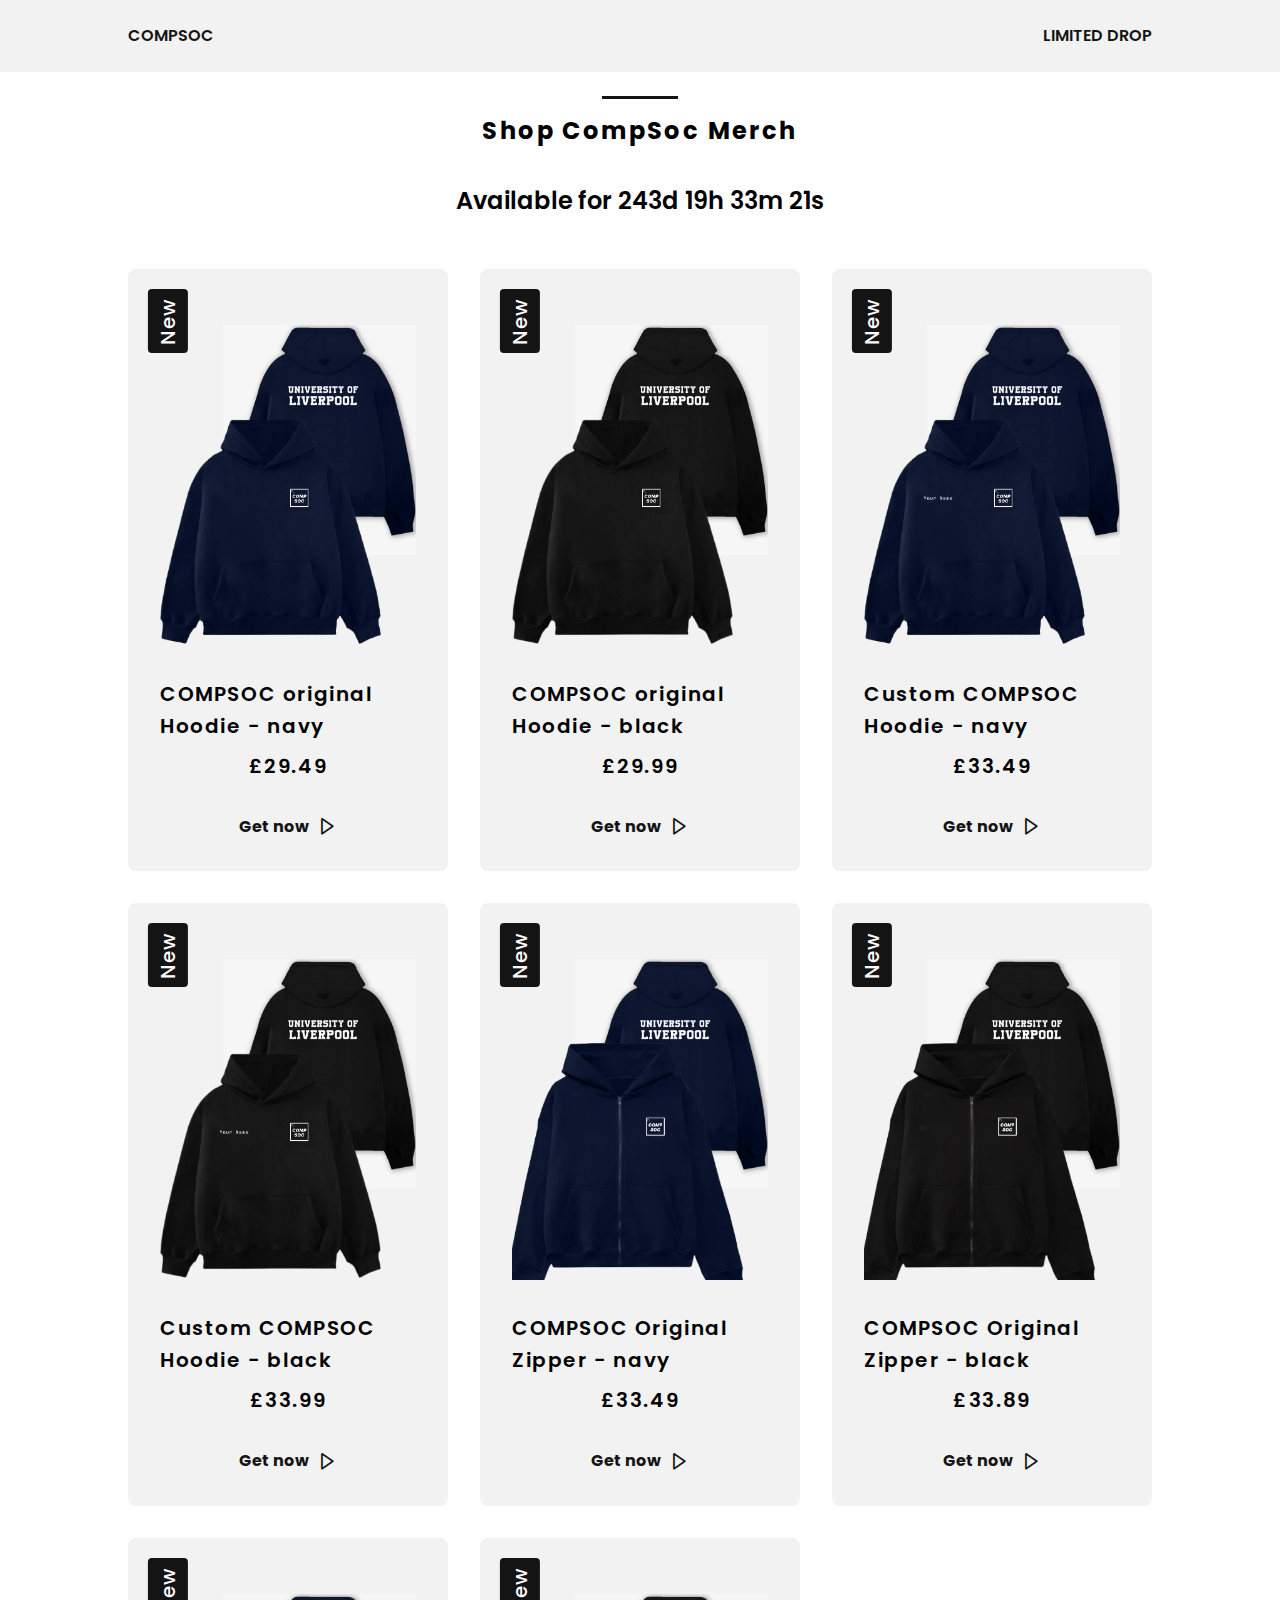
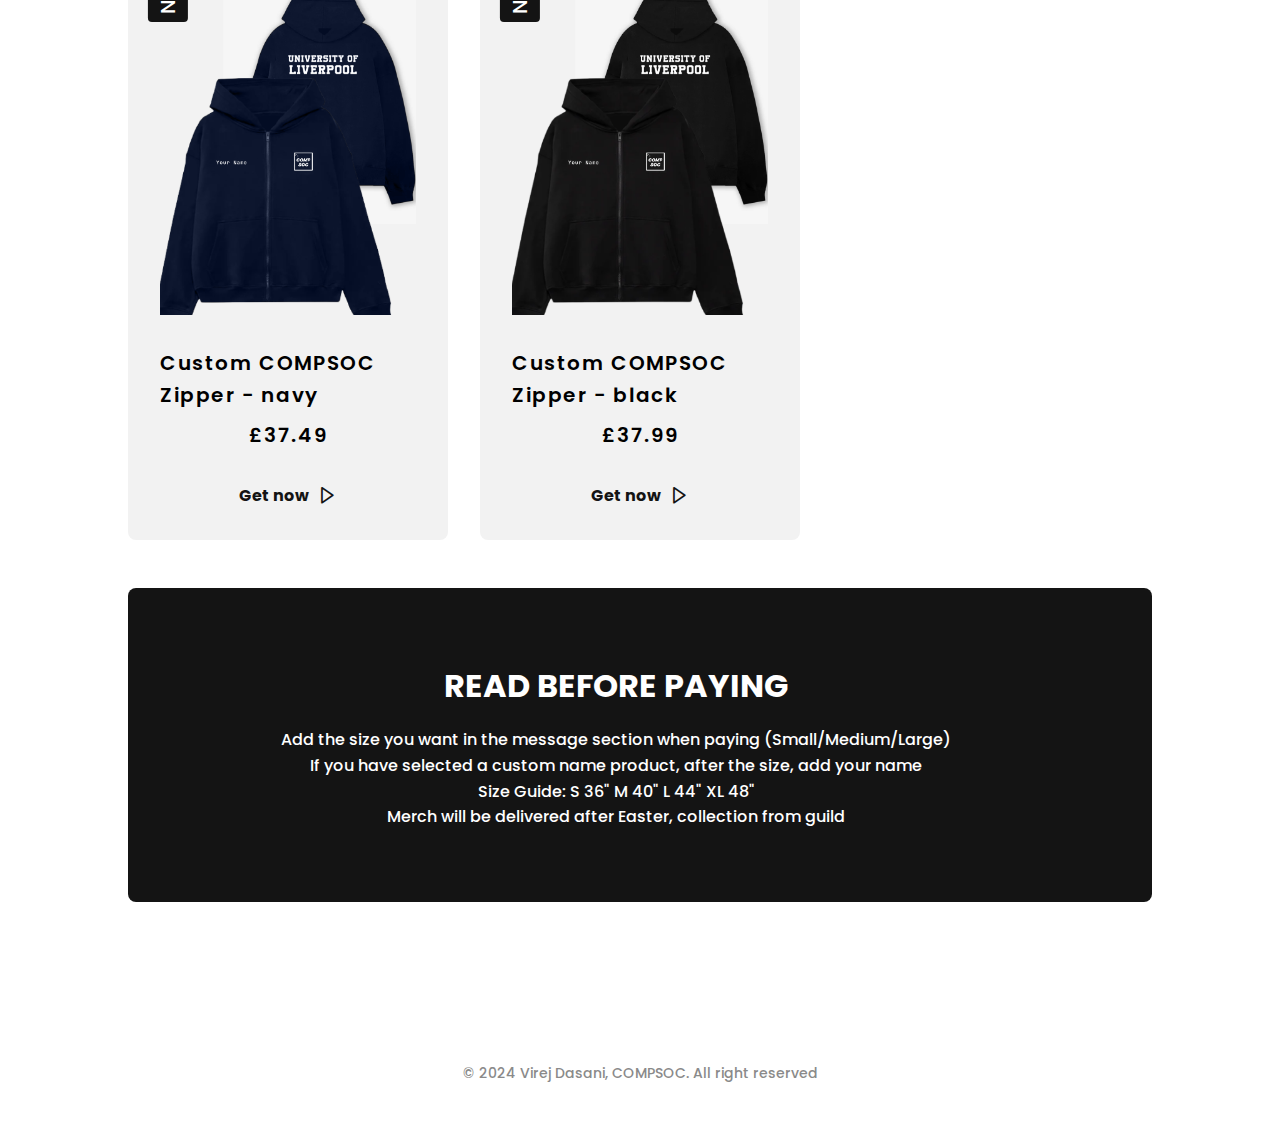
==== index.html @ 06526396 "add colelction details" ====
<!DOCTYPE html>
<html lang="en">

<head>
    <!-- Google tag (gtag.js) -->
    <script async src="https://www.googletagmanager.com/gtag/js?id=G-Y949ZF0F2F"></script>
    <script>
        window.dataLayer = window.dataLayer || [];

        function gtag() {
            dataLayer.push(arguments);
        }
        gtag('js', new Date());

        gtag('config', 'G-Y949ZF0F2F');
    </script>
    <meta charset="UTF-8">
    <meta http-equiv="X-UA-Compatible" content="IE=edge">
    <meta name="viewport" content="width=device-width, initial-scale=1.0">
    <!-- favicon -->
    <link rel="icon" href="compsoclogo.png" type="image/png">
    <link rel="stylesheet" href="assets/css/styles.css">
    <link href='https://unpkg.com/boxicons@2.1.4/css/boxicons.min.css' rel='stylesheet'>
    <title>Shop COMPSOC</title>
</head>

<body>
    <header class="l-header" id="header">
        <nav class="nav bd-grid">
            <a href="#" class="nav_logo">COMPSOC</a>
            <a href="#" class="nav_logo">LIMITED DROP</a>
        </nav>
    </header>

    <section class="featured section" id="featured">
        <h2 class="section-title">Shop CompSoc Merch</h2>
        <h2 class="section-countdown" id="countdown">Available for </h2>
        <div class="featured_container bd-grid">
            <article class="hoodies">
                <div class="hoodies_sale">New</div>
                <img src="./finalMockups/originalBlueNoName.png" alt="" class="hoodies_img">
                <span class="hoodie_name">COMPSOC original Hoodie - navy</span>
                <!-- <p class="collection_desc">Available in black & navy blue</p> -->
                <span class="hoodie_price">£29.49</span>
                <a href="https://monzo.me/virejdasani/29.49?d=ADD SIZE HERE (S/M/L), your@gmail.com, Your Name (if custom)"
                    class="button-light">Get
                    now <i class='bx bx-right-arrow button-icon'></i></a>
            </article>
            <article class="hoodies">
                <div class="hoodies_sale">New</div>
                <img src="./finalMockups/originalBlackNoName.png" alt="" class="hoodies_img">
                <span class="hoodie_name">COMPSOC original Hoodie - black</span>
                <!-- <p class="collection_desc">Available in black & navy blue</p> -->
                <span class="hoodie_price">£29.99</span>
                <a href="https://monzo.me/virejdasani/29.99?d=ADD SIZE HERE (S/M/L), your@gmail.com, Your Name (if custom)"
                    class="button-light">Get
                    now <i class='bx bx-right-arrow button-icon'></i></a>
            </article>
            <article class="hoodies">
                <div class="hoodies_sale">New</div>
                <img src="./finalMockups/originalBlueName.png" alt="" class="hoodies_img">
                <span class="hoodie_name">Custom COMPSOC Hoodie - navy</span>
                <!-- <p class="collection_desc">Available in black & navy blue</p> -->
                <span class="hoodie_price">£33.49</span>
                <a href="https://monzo.me/virejdasani/33.49?d=ADD SIZE HERE (S/M/L), your@gmail.com, Your Name (if custom)"
                    class="button-light">Get
                    now <i class='bx bx-right-arrow button-icon'></i></a>
            </article>
            <article class="hoodies">
                <div class="hoodies_sale">New</div>
                <img src="./finalMockups/originalBlackName.png" alt="" class="hoodies_img">
                <span class="hoodie_name">Custom COMPSOC Hoodie - black</span>
                <!-- <p class="collection_desc">Available in black & navy blue</p> -->
                <span class="hoodie_price">£33.99</span>
                <a href="https://monzo.me/virejdasani/33.99?d=ADD SIZE HERE (S/M/L), your@gmail.com, Your Name (if custom)"
                    class="button-light">Get
                    now <i class='bx bx-right-arrow button-icon'></i></a>
            </article>

            <article class="hoodies">
                <div class="hoodies_sale">New</div>
                <img src="./finalMockups/zipperBlueNoName.png" alt="" class="hoodies_img">
                <span class="hoodie_name">COMPSOC Original Zipper - navy</span>
                <!-- <p class="collection_desc">Available in black & navy blue</p> -->
                <span class="hoodie_price">£33.49</span>
                <a href="https://monzo.me/virejdasani/33.49?d=ADD SIZE HERE (S/M/L), your@gmail.com, Your Name (if custom)"
                    class="button-light">Get
                    now <i class='bx bx-right-arrow button-icon'></i></a>
            </article>
            <article class="hoodies">
                <div class="hoodies_sale">New</div>
                <img src="./finalMockups/zipperBlackNoName.png" alt="" class="hoodies_img">
                <span class="hoodie_name">COMPSOC Original Zipper - black</span>
                <!-- <p class="collection_desc">Available in black & navy blue</p> -->
                <span class="hoodie_price">£33.89</span>
                <a href="https://monzo.me/virejdasani/33.89?d=ADD SIZE HERE (S/M/L), your@gmail.com, Your Name (if custom)"
                    class="button-light">Get
                    now <i class='bx bx-right-arrow button-icon'></i></a>
            </article>
            <article class="hoodies">
                <div class="hoodies_sale">New</div>
                <img src="./finalMockups/zipperBlueName.png" alt="" class="hoodies_img">
                <span class="hoodie_name">Custom COMPSOC Zipper - navy</span>
                <!-- <p class="collection_desc">Available in black & navy blue</p> -->
                <span class="hoodie_price">£37.49</span>
                <a href="https://monzo.me/virejdasani/37.49?d=ADD SIZE HERE (S/M/L), your@gmail.com, Your Name (if custom)"
                    class="button-light">Get
                    now <i class='bx bx-right-arrow button-icon'></i></a>
            </article>
            <article class="hoodies">
                <div class="hoodies_sale">New</div>
                <img src="./finalMockups/zipperBlackName.png" alt="" class="hoodies_img">
                <span class="hoodie_name">Custom COMPSOC Zipper - black</span>
                <!-- <p class="collection_desc">Available in black & navy blue</p> -->
                <span class="hoodie_price">£37.99</span>
                <a href="https://monzo.me/virejdasani/37.99?d=ADD SIZE HERE (S/M/L), your@gmail.com, Your Name (if custom)"
                    class="button-light">Get
                    now <i class='bx bx-right-arrow button-icon'></i></a>
            </article>
        </div>
    </section>

    <section newsletter section>
        <div class="newsletter_container bd-grid">
            <div>
                <!-- ⚠️ -->
                <h3 class="newsletter_title">READ BEFORE PAYING</h3>
                <p class="newsletter_description">Add the size you want in the message section when paying
                    (Small/Medium/Large)</p>
                <p class="newsletter_description">If you have selected a custom name product, after the size,
                    add your
                    name</p>
                <p class="newsletter_description">Size Guide: S 36" M 40" L 44" XL 48"</p>
                <p class="newsletter_description">Merch will be delivered after Easter, collection from guild</p>

                <!-- <a href="" class="button">Proceed to checkout <i class='bx bx-right-arrow button-icon'></i></a> -->
            </div>
        </div>
    </section>
    </main>

    <footer class="section">
        <p class="footer_cr">&#169; 2024 Virej Dasani, COMPSOC. All right reserved</p>
    </footer>

    <script src="assets/js/main.js"></script>
</body>

</html>
---- assets/css/styles.css ----
@import url("https://fonts.googleapis.com/css2?family=Poppins:wght@400;500;600;700&display=swap");

:root {
    --header-height: 3rem;

    --font-medium: 500;
    --font-semi-bold: 600;
    --font-bold: 700;

    --dark-color: #141414;
    --dark-color-light: #8a8a8a;
    --dark-color-lighten: #f2f2f2;
    --white-color: #fff;

    --body-font: "Poppins", sans-serif;
    --big-font-size: 1.25rem;
    --bigger-font-size: 1.5rem;
    --bigest-font-size: 2rem;
    --h2-font-size: 1.25rem;
    --normal-font-size: 0.938rem;
    --smaller-font-size: 0.813;

    --mb-1: 0.5rem;
    --mb-2: 1rem;
    --mb-3: 1.5rem;
    --mb-4: 2rem;
    --mb-5: 2.5rem;
    --mb-6: 3rem;

    --z-fixed: 100;
}

@media screen and (min-width: 768px) {
    :root {
        --big-font-size: 1.5rem;
        --bigger-font-size: 2rem;
        --bigest-font-size: 3rem;
        --normal-font-size: 1rem;
        --smaller-font-size: 0.875rem;
    }
}

*,
::before,
::after {
    box-sizing: border-box;
}

html {
    scroll-behavior: smooth;
}

body {
    margin: var(--header-height) 0 0 0;
    font-family: var(--body-font);
    font-size: var(--normal-font-size);
    font-weight: var(--font-medium);
    line-height: 1.6;
}

h1,
h2,
h3,
p,
ul {
    margin: 0;
}

ul {
    padding: 0;
    list-style-type: none;
}

a {
    text-decoration: none;
    color: var(--dark-color);
}

img {
    max-width: 100%;
    height: auto;
    display: block;
}

.section {
    padding: 5rem 0 2rem;
}

.section-title {
    position: relative;
    font-size: var(--big-font-size);
    margin-bottom: var(--mb-4);
    text-align: center;
    letter-spacing: 0.1em;
}

.section-title::after {
    content: "";
    position: absolute;
    width: 56px;
    height: 0.18rem;
    top: -1rem;
    left: 0;
    right: 0;
    margin: auto;
    background-color: var(--dark-color);
}

.bd-grid {
    max-width: 1024px;
    display: grid;
    grid-template-columns: 100%;
    column-gap: 2rem;
    width: calc(100% - 2rem);
    margin-left: var(--mb-2);
    margin-right: var(--mb-2);
}

.l-header {
    width: 100%;
    position: fixed;
    top: 0;
    left: 0;
    z-index: var(--z-fixed);
    background-color: var(--dark-color-lighten);
}

.nav {
    height: var(--header-height);
    display: flex;
    justify-content: space-between;
    align-items: center;
}

@media screen and (max-width: 768px) {
    .nav_menu {
        position: fixed;
        top: var(--header-height);
        left: -100%;
        width: 70%;
        height: 100vh;
        padding: 2rem;
        background-color: var(--white-color);
        transition: 0.5s;
    }
}

.nav_item {
    margin-bottom: var(--mb-4);
}

.nav_logo {
    font-weight: var(--font-semi-bold);
}

.nav_toggle,
.nav_shop {
    font-size: 1.3rem;
    cursor: pointer;
}

.show {
    left: 0;
}

.active {
    position: relative;
}

.active {
    background: rgb(138, 138, 138);
    color: transparent;
    -webkit-background-clip: text;
    background-clip: text;
}

.scroll-header {
    background-color: var(--white-color);
    box-shadow: 0 2px 4px rgba(0, 0, 0, 0.1);
}

.home {
    background-color: var(--dark-color-lighten);
    overflow: hidden;
}

.home_container {
    height: calc(100vh - var(--header-height));
}

.home_hoodies {
    position: relative;
    display: flex;
    justify-content: center;
    align-self: center;
}

.home_img {
    position: relative;
    top: 1rem;
    max-width: initial;
    width: 220px;
    transform: var(--rotate-img);
}

.home_new {
    display: block;
    font-size: var(--smaller-font-size);
    font-weight: var(--font-semi-bold);
    margin-top: 10%;
}

.home_title {
    font-size: var(--bigger-font-size);
    margin-bottom: var(--mb-1);
}

.home_description {
    margin-bottom: var(--mb-6);
}

.button {
    display: inline-block;
    background-color: var(--dark-color);
    color: var(--white-color);
    padding: 1.125rem 2rem;
    font-weight: var(--font-medium);
    border-radius: .5rem;
    transition: .3s;
}

.button:hover {
    transform: translateY(-.25rem);
}

.button-light {
    display: inline-flex;
    color: var(--dark-color);
    font-weight: var(--font-bold);
    align-items: center;
}

.button-icon {
    font-size: 1.25rem;
    margin-left: var(--mb-1);
    transition: .3s;
}

.button-light:hover .button-icon {
    transform: translateX(.25rem);
}

.featured_container {
    grid-row-gap: 2rem;
    grid-template-columns: repeat(auto-fit, minmax(300px, 1fr));
}

.hoodies {
    display: flex;
    align-items: center;
    position: relative;
    flex-direction: column;
    padding: 2rem;
    background-color: var(--dark-color-lighten);
    border-radius: .5rem;
    transition: .5s;
}

.hoodies_sale {
    position: absolute;
    left: .5rem;
    background-color: var(--dark-color);
    color: var(--white-color);
    padding: .25rem .5rem;
    border-radius: .25rem;
    font-size: var(--h2-font-size);
    transform: rotate(-90deg);
    letter-spacing: .1rem;
}

.hoodies_img {
    width: 270px;
    margin-top: var(--mb-3);
    margin-bottom: var(--mb-4);
}

.hoodie_name,
.hoodie_price {
    font-size: var(--h2-font-size);
    letter-spacing: .1rem;
    font-weight: var(--font-semi-bold);
}

.hoodie_name {
    margin-bottom: var(--mb-1);
}

.hoodie_price {
    margin-bottom: var(--mb-4);
}

.hoodies:hover {
    transform: translateY(-.5rem);
}

.hoodies_pages {
    margin-top: var(--mb-6);
}

.hoodies_pag {
    padding: .5rem 1rem;
    border: 1px solid var(--dark-color)
}

.hoodies_pag:hover {
    background-color: var(--dark-color);
    color: white;
}

.collection_container {
    row-gap: 2rem;
    justify-content: center;
}

.collection_card {
    position: relative;
    display: flex;
    height: 570px;
    background-color: var(--dark-color-lighten);
    padding: 2rem;
    border-radius: .5rem;
    transition: .3s;
}

.collection_data {
    align-self: self-start;
}

.collection_img {
    position: absolute;
    width: 320px;
    top: 65%;
    bottom: 0;
    left: 0;
    right: 0;
    margin: auto;
    margin-top: -20px;
    transform: translateY(-50%);
}

.collection_name {
    font-size: var(--bigger-font-size);
    margin-bottom: .25rem;
}

.collection_desc {
    margin-bottom: var(--mb-2);
}

.collection_card:hover {
    transform: translateY(-.5rem);
}

.offert_container {
    grid-template-columns: 55% 45%;
    column-gap: 0;
    background-color: var(--dark-color-lighten);
    border-radius: .5rem;
    justify-content: center;
}

.offert_data {
    padding: 4rem 0 4rem 1.5rem;
}

.offert_title {
    font-size: var(--bigest-font-size);
    margin-bottom: .25rem;
}

.offert_desc {
    margin-bottom: var(--mb-3);
}

.offert_img {
    padding-top: 10%;
    width: 160px;
    align-self: self-end;
}

.new_container {
    grid-row-gap: 2rem;
}

.new_hoodies {
    display: flex;
    flex-direction: column;
    justify-content: center;
    background-color: var(--dark-color-lighten);
    border-radius: .5rem;
    padding: 2rem;
}

.new_hoodies_img {
    width: 276px;
    margin-bottom: var(--mb-3);
}

.new_title {
    font-size: var(--bigger-font-size);
    margin-bottom: .25rem;
}

.new_price {
    display: block;
    margin-bottom: var(--mb-3);
}

.new_hoodie {
    display: grid;
    grid-gap: 1.5rem;
    grid-template-columns: repeat(auto-fit, minmax(270px, 1fr));
}

.new_hoodie_card {
    position: relative;
    background-color: var(--dark-color-lighten);
    border-radius: .5rem;
    display: grid;
    padding: 3.5rem 1.5rem;
    overflow: hidden;
    justify-content: center;
}

.new_hoodie_img {
    width: 220px;
}

.new_hoodie_overlay {
    position: absolute;
    left: 0;
    bottom: -100%;
    width: 100%;
    height: 100%;
    display: flex;
    justify-content: center;
    align-items: center;
    background-color: rgba(138, 138, 138, .3);
    transition: .5s;
}

.new_hoodie_card:hover .new_hoodie_overlay {
    bottom: 0;
}

.newsletter_container {
    background-color: var(--dark-color);
    color: var(--white-color);
    padding: 2rem .5rem;
    border-radius: .5rem;
    text-align: center;
}

.newsletter_title {
    font-size: var(--bigger-font-size);
    margin-bottom: var(--mb-2);
}

.newsletter_description {
    margin-bottom: var(--mb-5);
}

.newsletter_subscribe {
    display: flex;
    column-gap: .5rem;
    background-color: var(--white-color);
    padding: .5rem;
    border-radius: .5rem;
}

.newsletter_input {
    border: none;
    outline: none;
    width: 90%;
    font-size: var(--normal-font-size);
}

.newsletter_input::placeholder {
    color: var(--dark-color);
    font-family: var(--body-font);
    font-size: var(--normal-font-size);
    font-weight: var(--font-semi-bold);
    opacity: .5;
}

.footer_container {
    grid-template-columns: repeat(auto-fit, minmax(220px, 1fr));
}

.footer_box {
    margin-bottom: var(--mb-4);
}

.footer_title {
    font-size: var(--big-font-size);
}

.foooter_link {
    display: block;
    width: max-content;
    margin-bottom: var(--mb-1);
}

.footer_social {
    font-size: 1.5rem;
    margin-right: 1.25rem;
}

.footer_cr {
    padding-top: 3rem;
    font-size: var(--smaller-font-size);
    color: var(--dark-color-light);
    text-align: center;
}

@media screen and (min-width: 576px) {
    .collection_container {
        grid-template-columns: 615px;
    }

    .collection_img {
        width: 340px;
    }

    .offert_container {
        grid-template-columns: max-content max-content;
    }

    .offert_img {
        width: 200px;
        margin-left: var(--mb-3);

    }

    .offert_data,
    .offert_desc,
    .offert_title {
        align-self: center;
    }

    .offert_data {
        text-align: center;
    }

    .new_hoodies {
        align-items: center;
    }
}

@media screen and (min-width: 768px) {
    body {
        margin: 0;
    }

    .section {
        padding: 7rem 0 3rem;
    }

    .section-title::after {
        width: 76px;
    }

    .nav {
        height: calc(var(--header-height) + 1.5rem);
    }

    .nav_menu {
        margin-left: auto;
    }

    .nav_list {
        display: flex;
    }

    .nav_item {
        margin-left: var(--mb-6);
        margin-bottom: 0;
    }

    .nav_toggle {
        display: none;
    }

    .home_container {
        height: 100vh;
        grid-template-columns: max-content max-content;
        justify-content: center;
        align-items: center;
    }

    .home_hoodies {
        order: 1;
    }

    .home_img {
        width: 320px;
        top: 3.5rem;
        right: 0;
        left: -1rem;
    }

    .newsletter_container {
        grid-template-columns: max-content max-content;
        justify-content: center;
        align-items: center;
        padding: 4.5rem 2rem;
        column-gap: 3rem;
    }

    .newsletter_description {
        margin-bottom: 0;
    }

    .newsletter_subscribe {
        width: 360px;
        height: max-content;
    }
}

@media screen and (min-width: 1024px) {
    .bd-grid {
        margin-left: auto;
        margin-right: auto;
    }

    .home_container {
        column-gap: 8rem;
    }

    .collection_container {
        grid-template-columns: repeat(2, 415px);
    }

    .new_container {
        grid-template-columns: max-content 1fr;
    }

    .new_hoodies {
        align-items: initial;
        justify-content: center;
        padding: 1rem 2rem;
    }
}

.section-countdown {
    display: flex;
    justify-content: center;
    align-items: center;
    text-align: center;
    margin-bottom: var(--mb-6);
    font-weight: 600;
}
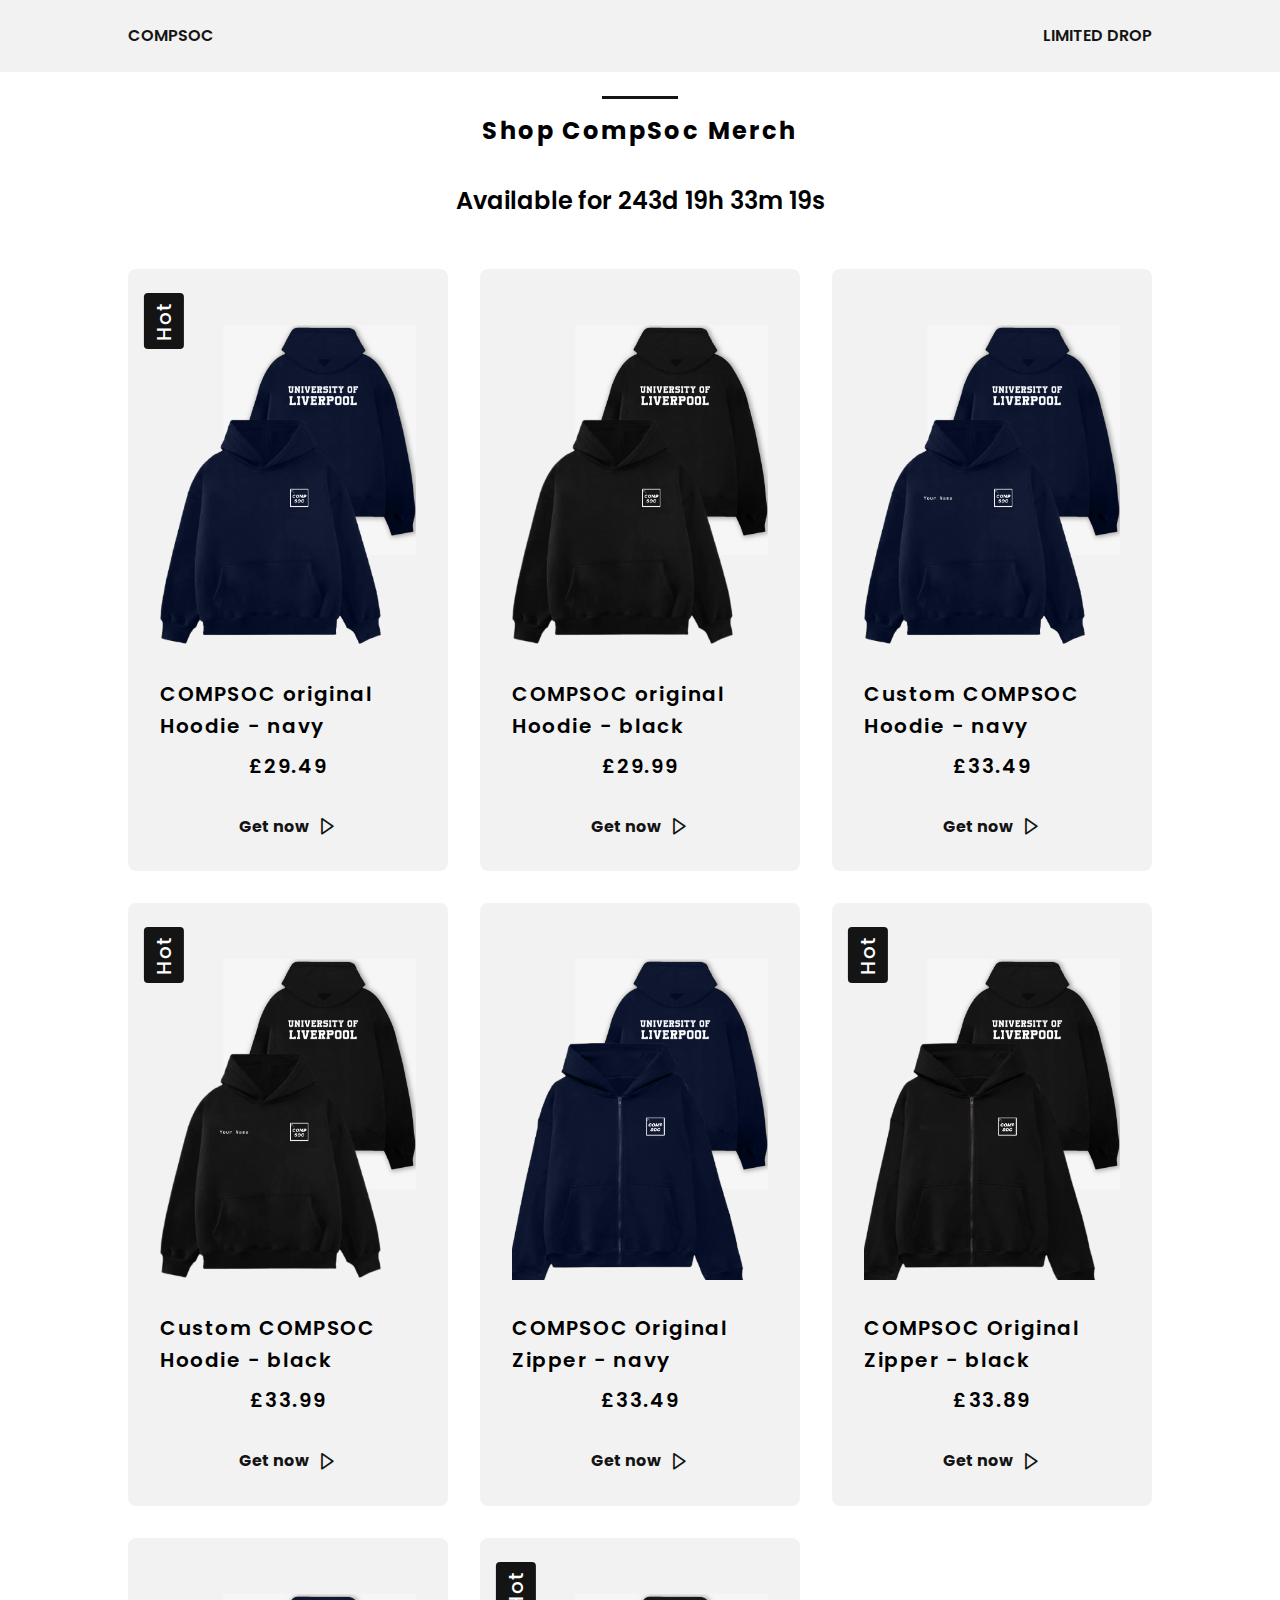
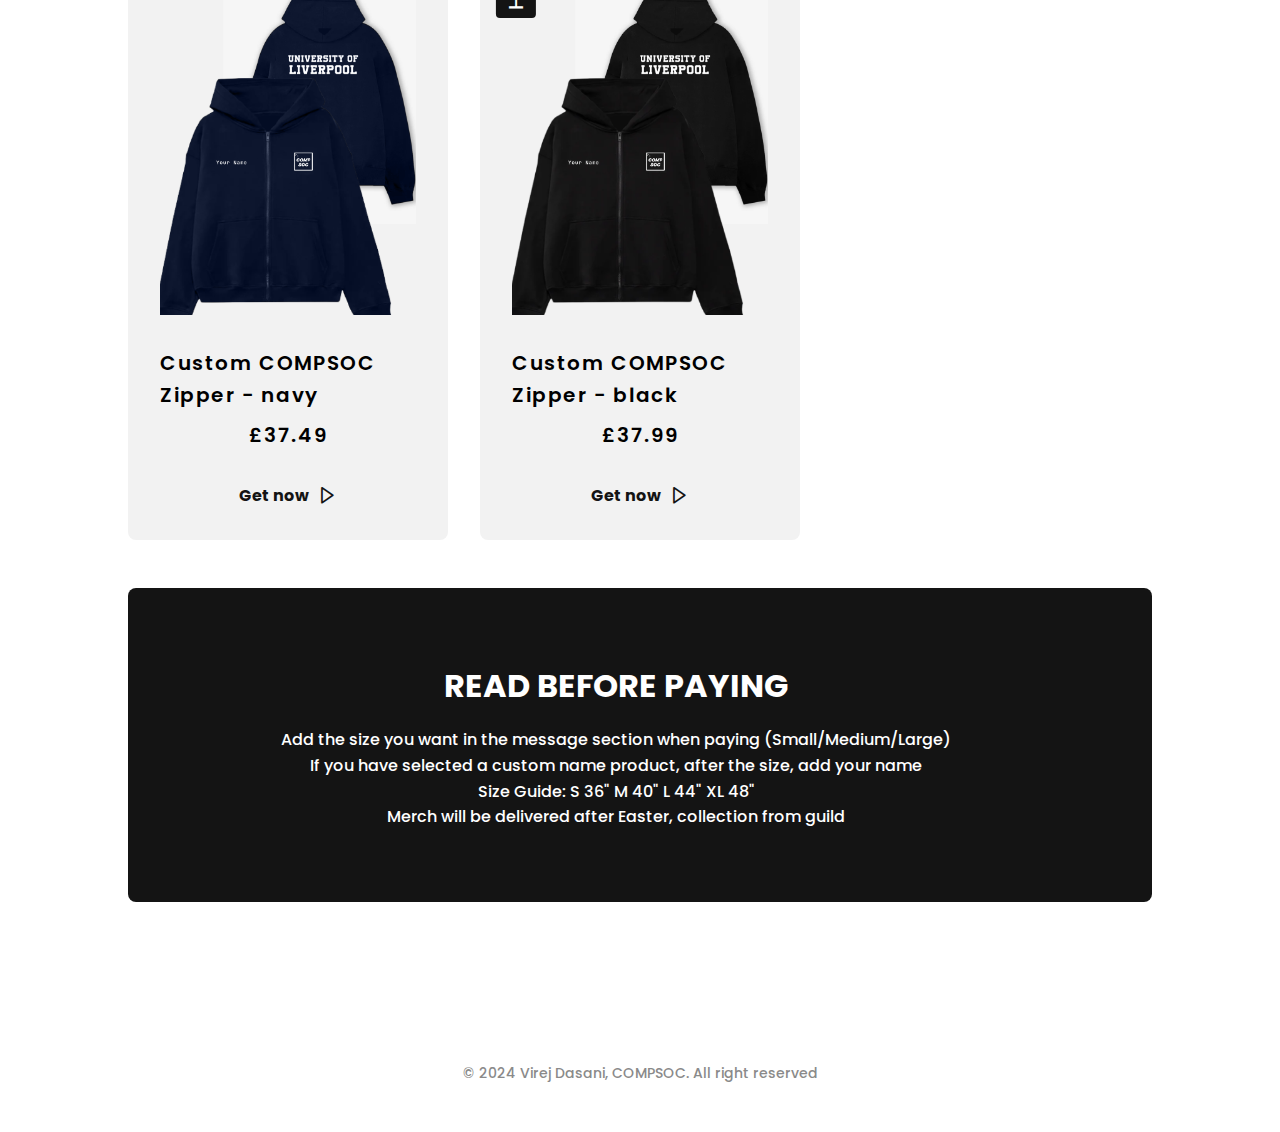
==== commit 3030092b: "Add hot" ====
--- a/index.html
+++ b/index.html
@@ -37,7 +37,7 @@
         <h2 class="section-countdown" id="countdown">Available for </h2>
         <div class="featured_container bd-grid">
             <article class="hoodies">
-                <div class="hoodies_sale">New</div>
+                <div class="hoodies_sale">Hot</div>
                 <img src="./finalMockups/originalBlueNoName.png" alt="" class="hoodies_img">
                 <span class="hoodie_name">COMPSOC original Hoodie - navy</span>
                 <!-- <p class="collection_desc">Available in black & navy blue</p> -->
@@ -47,7 +47,6 @@
                     now <i class='bx bx-right-arrow button-icon'></i></a>
             </article>
             <article class="hoodies">
-                <div class="hoodies_sale">New</div>
                 <img src="./finalMockups/originalBlackNoName.png" alt="" class="hoodies_img">
                 <span class="hoodie_name">COMPSOC original Hoodie - black</span>
                 <!-- <p class="collection_desc">Available in black & navy blue</p> -->
@@ -57,7 +56,6 @@
                     now <i class='bx bx-right-arrow button-icon'></i></a>
             </article>
             <article class="hoodies">
-                <div class="hoodies_sale">New</div>
                 <img src="./finalMockups/originalBlueName.png" alt="" class="hoodies_img">
                 <span class="hoodie_name">Custom COMPSOC Hoodie - navy</span>
                 <!-- <p class="collection_desc">Available in black & navy blue</p> -->
@@ -67,10 +65,10 @@
                     now <i class='bx bx-right-arrow button-icon'></i></a>
             </article>
             <article class="hoodies">
-                <div class="hoodies_sale">New</div>
+                <div class="hoodies_sale">Hot</div>
                 <img src="./finalMockups/originalBlackName.png" alt="" class="hoodies_img">
                 <span class="hoodie_name">Custom COMPSOC Hoodie - black</span>
-                <!-- <p class="collection_desc">Available in black & navy blue</p> -->
+                <!-- <p class="selling_fast hoodie_name">Selling fast</p> -->
                 <span class="hoodie_price">£33.99</span>
                 <a href="https://monzo.me/virejdasani/33.99?d=ADD SIZE HERE (S/M/L), your@gmail.com, Your Name (if custom)"
                     class="button-light">Get
@@ -78,7 +76,6 @@
             </article>
 
             <article class="hoodies">
-                <div class="hoodies_sale">New</div>
                 <img src="./finalMockups/zipperBlueNoName.png" alt="" class="hoodies_img">
                 <span class="hoodie_name">COMPSOC Original Zipper - navy</span>
                 <!-- <p class="collection_desc">Available in black & navy blue</p> -->
@@ -88,7 +85,7 @@
                     now <i class='bx bx-right-arrow button-icon'></i></a>
             </article>
             <article class="hoodies">
-                <div class="hoodies_sale">New</div>
+                <div class="hoodies_sale">Hot</div>
                 <img src="./finalMockups/zipperBlackNoName.png" alt="" class="hoodies_img">
                 <span class="hoodie_name">COMPSOC Original Zipper - black</span>
                 <!-- <p class="collection_desc">Available in black & navy blue</p> -->
@@ -98,7 +95,7 @@
                     now <i class='bx bx-right-arrow button-icon'></i></a>
             </article>
             <article class="hoodies">
-                <div class="hoodies_sale">New</div>
+                <!-- <div class="hoodies_sale">New</div> -->
                 <img src="./finalMockups/zipperBlueName.png" alt="" class="hoodies_img">
                 <span class="hoodie_name">Custom COMPSOC Zipper - navy</span>
                 <!-- <p class="collection_desc">Available in black & navy blue</p> -->
@@ -108,7 +105,7 @@
                     now <i class='bx bx-right-arrow button-icon'></i></a>
             </article>
             <article class="hoodies">
-                <div class="hoodies_sale">New</div>
+                <div class="hoodies_sale">Hot</div>
                 <img src="./finalMockups/zipperBlackName.png" alt="" class="hoodies_img">
                 <span class="hoodie_name">Custom COMPSOC Zipper - black</span>
                 <!-- <p class="collection_desc">Available in black & navy blue</p> -->
--- a/assets/css/styles.css
+++ b/assets/css/styles.css
@@ -659,4 +659,12 @@
     text-align: center;
     margin-bottom: var(--mb-6);
     font-weight: 600;
+}
+
+.selling_fast {
+    /* italics, thin bold */
+    font-style: italic;
+    font-weight: 300;
+    /* left align */
+    text-align: left;
 }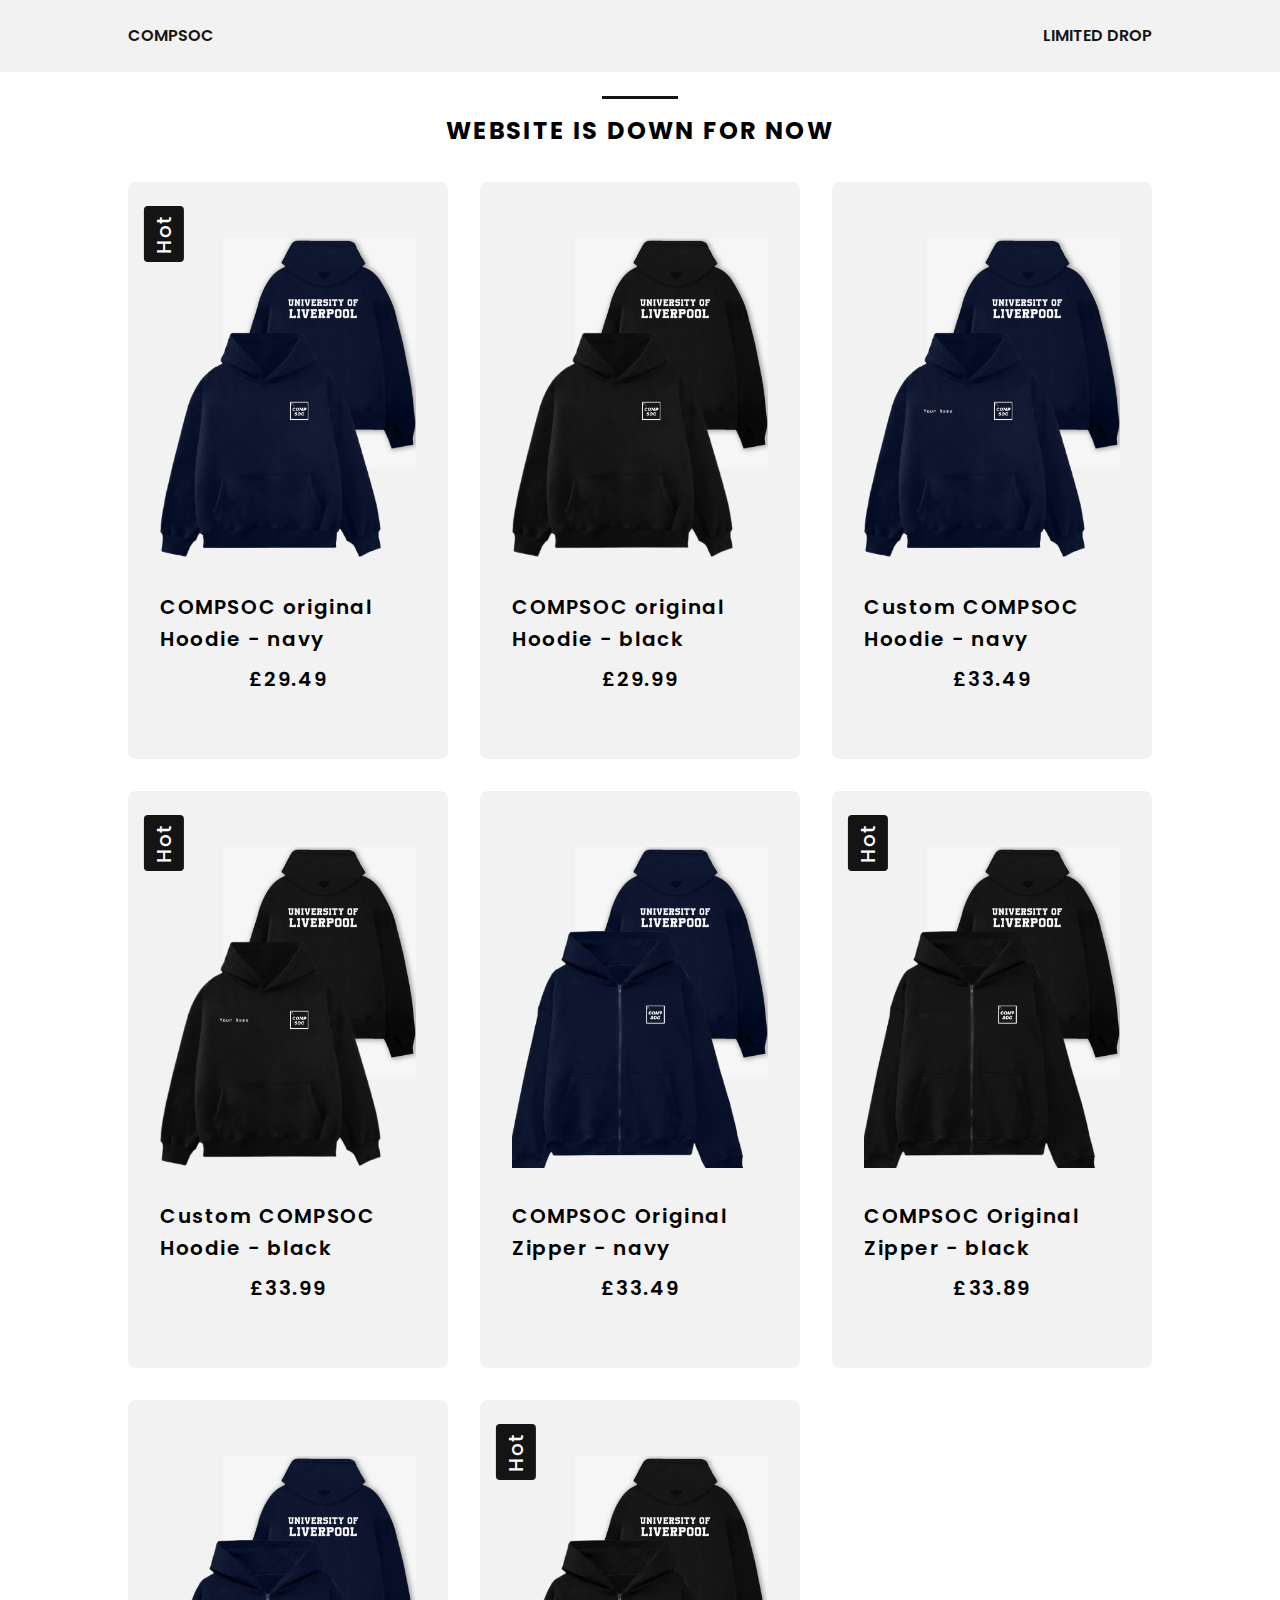
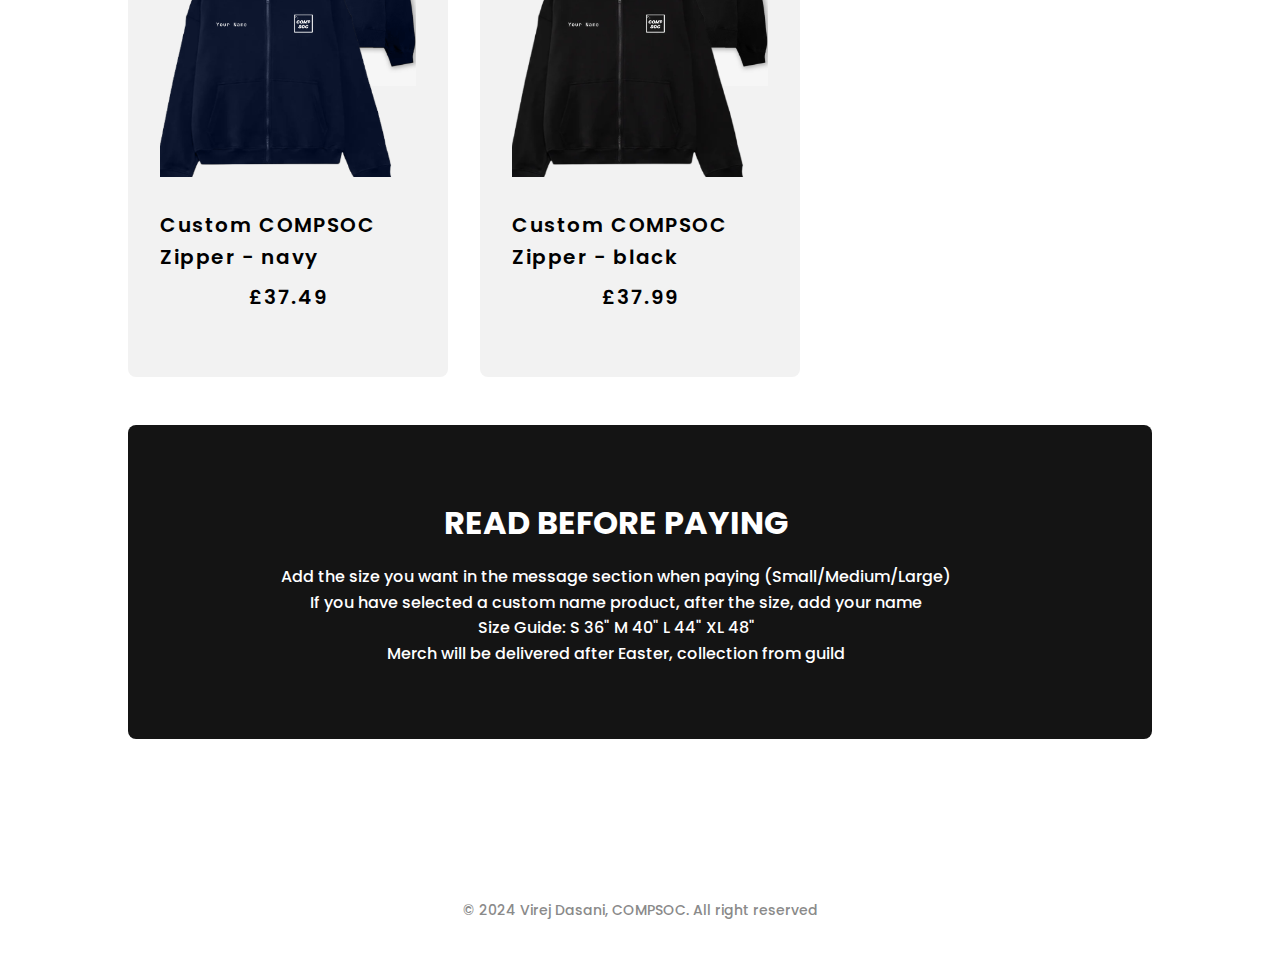
==== commit 12c39989: "payment gateway is down" ====
--- a/index.html
+++ b/index.html
@@ -33,8 +33,9 @@
     </header>
 
     <section class="featured section" id="featured">
-        <h2 class="section-title">Shop CompSoc Merch</h2>
-        <h2 class="section-countdown" id="countdown">Available for </h2>
+        <!-- <h2 class="section-title">Shop CompSoc Merch</h2> -->
+        <h2 class="section-title">WEBSITE IS DOWN FOR NOW</h2>
+        <!-- <h2 class="section-countdown" id="countdown">Available for </h2> -->
         <div class="featured_container bd-grid">
             <article class="hoodies">
                 <div class="hoodies_sale">Hot</div>
@@ -42,27 +43,27 @@
                 <span class="hoodie_name">COMPSOC original Hoodie - navy</span>
                 <!-- <p class="collection_desc">Available in black & navy blue</p> -->
                 <span class="hoodie_price">£29.49</span>
-                <a href="https://monzo.me/virejdasani/29.49?d=ADD SIZE HERE (S/M/L), your@gmail.com, Your Name (if custom)"
-                    class="button-light">Get
-                    now <i class='bx bx-right-arrow button-icon'></i></a>
+                <!-- <a href="https://monzo.me/virejdasani/29.49?d=ADD SIZE HERE (S/M/L), your@gmail.com, Your Name (if custom)" -->
+                <!-- class="button-light">Get -->
+                <!-- now <i class='bx bx-right-arrow button-icon'></i></a> -->
             </article>
             <article class="hoodies">
                 <img src="./finalMockups/originalBlackNoName.png" alt="" class="hoodies_img">
                 <span class="hoodie_name">COMPSOC original Hoodie - black</span>
                 <!-- <p class="collection_desc">Available in black & navy blue</p> -->
                 <span class="hoodie_price">£29.99</span>
-                <a href="https://monzo.me/virejdasani/29.99?d=ADD SIZE HERE (S/M/L), your@gmail.com, Your Name (if custom)"
-                    class="button-light">Get
-                    now <i class='bx bx-right-arrow button-icon'></i></a>
+                <!-- <a href="https://monzo.me/virejdasani/29.99?d=ADD SIZE HERE (S/M/L), your@gmail.com, Your Name (if custom)" -->
+                <!-- class="button-light">Get -->
+                <!-- now <i class='bx bx-right-arrow button-icon'></i></a> -->
             </article>
             <article class="hoodies">
                 <img src="./finalMockups/originalBlueName.png" alt="" class="hoodies_img">
                 <span class="hoodie_name">Custom COMPSOC Hoodie - navy</span>
                 <!-- <p class="collection_desc">Available in black & navy blue</p> -->
                 <span class="hoodie_price">£33.49</span>
-                <a href="https://monzo.me/virejdasani/33.49?d=ADD SIZE HERE (S/M/L), your@gmail.com, Your Name (if custom)"
-                    class="button-light">Get
-                    now <i class='bx bx-right-arrow button-icon'></i></a>
+                <!-- <a href="https://monzo.me/virejdasani/33.49?d=ADD SIZE HERE (S/M/L), your@gmail.com, Your Name (if custom)" -->
+                <!-- class="button-light">Get -->
+                <!-- now <i class='bx bx-right-arrow button-icon'></i></a> -->
             </article>
             <article class="hoodies">
                 <div class="hoodies_sale">Hot</div>
@@ -70,9 +71,9 @@
                 <span class="hoodie_name">Custom COMPSOC Hoodie - black</span>
                 <!-- <p class="selling_fast hoodie_name">Selling fast</p> -->
                 <span class="hoodie_price">£33.99</span>
-                <a href="https://monzo.me/virejdasani/33.99?d=ADD SIZE HERE (S/M/L), your@gmail.com, Your Name (if custom)"
-                    class="button-light">Get
-                    now <i class='bx bx-right-arrow button-icon'></i></a>
+                <!-- <a href="https://monzo.me/virejdasani/33.99?d=ADD SIZE HERE (S/M/L), your@gmail.com, Your Name (if custom)" -->
+                <!-- class="button-light">Get -->
+                <!-- now <i class='bx bx-right-arrow button-icon'></i></a> -->
             </article>
 
             <article class="hoodies">
@@ -80,9 +81,9 @@
                 <span class="hoodie_name">COMPSOC Original Zipper - navy</span>
                 <!-- <p class="collection_desc">Available in black & navy blue</p> -->
                 <span class="hoodie_price">£33.49</span>
-                <a href="https://monzo.me/virejdasani/33.49?d=ADD SIZE HERE (S/M/L), your@gmail.com, Your Name (if custom)"
-                    class="button-light">Get
-                    now <i class='bx bx-right-arrow button-icon'></i></a>
+                <!-- <a href="https://monzo.me/virejdasani/33.49?d=ADD SIZE HERE (S/M/L), your@gmail.com, Your Name (if custom)" -->
+                <!-- class="button-light">Get -->
+                <!-- now <i class='bx bx-right-arrow button-icon'></i></a> -->
             </article>
             <article class="hoodies">
                 <div class="hoodies_sale">Hot</div>
@@ -90,9 +91,9 @@
                 <span class="hoodie_name">COMPSOC Original Zipper - black</span>
                 <!-- <p class="collection_desc">Available in black & navy blue</p> -->
                 <span class="hoodie_price">£33.89</span>
-                <a href="https://monzo.me/virejdasani/33.89?d=ADD SIZE HERE (S/M/L), your@gmail.com, Your Name (if custom)"
-                    class="button-light">Get
-                    now <i class='bx bx-right-arrow button-icon'></i></a>
+                <!-- <a href="https://monzo.me/virejdasani/33.89?d=ADD SIZE HERE (S/M/L), your@gmail.com, Your Name (if custom)" -->
+                <!-- class="button-light">Get -->
+                <!-- now <i class='bx bx-right-arrow button-icon'></i></a> -->
             </article>
             <article class="hoodies">
                 <!-- <div class="hoodies_sale">New</div> -->
@@ -100,9 +101,9 @@
                 <span class="hoodie_name">Custom COMPSOC Zipper - navy</span>
                 <!-- <p class="collection_desc">Available in black & navy blue</p> -->
                 <span class="hoodie_price">£37.49</span>
-                <a href="https://monzo.me/virejdasani/37.49?d=ADD SIZE HERE (S/M/L), your@gmail.com, Your Name (if custom)"
-                    class="button-light">Get
-                    now <i class='bx bx-right-arrow button-icon'></i></a>
+                <!-- <a href="https://monzo.me/virejdasani/37.49?d=ADD SIZE HERE (S/M/L), your@gmail.com, Your Name (if custom)" -->
+                <!-- class="button-light">Get -->
+                <!-- now <i class='bx bx-right-arrow button-icon'></i></a> -->
             </article>
             <article class="hoodies">
                 <div class="hoodies_sale">Hot</div>
@@ -110,9 +111,9 @@
                 <span class="hoodie_name">Custom COMPSOC Zipper - black</span>
                 <!-- <p class="collection_desc">Available in black & navy blue</p> -->
                 <span class="hoodie_price">£37.99</span>
-                <a href="https://monzo.me/virejdasani/37.99?d=ADD SIZE HERE (S/M/L), your@gmail.com, Your Name (if custom)"
-                    class="button-light">Get
-                    now <i class='bx bx-right-arrow button-icon'></i></a>
+                <!-- <a href="https://monzo.me/virejdasani/37.99?d=ADD SIZE HERE (S/M/L), your@gmail.com, Your Name (if custom)" -->
+                <!-- class="button-light">Get -->
+                <!-- now <i class='bx bx-right-arrow button-icon'></i></a> -->
             </article>
         </div>
     </section>
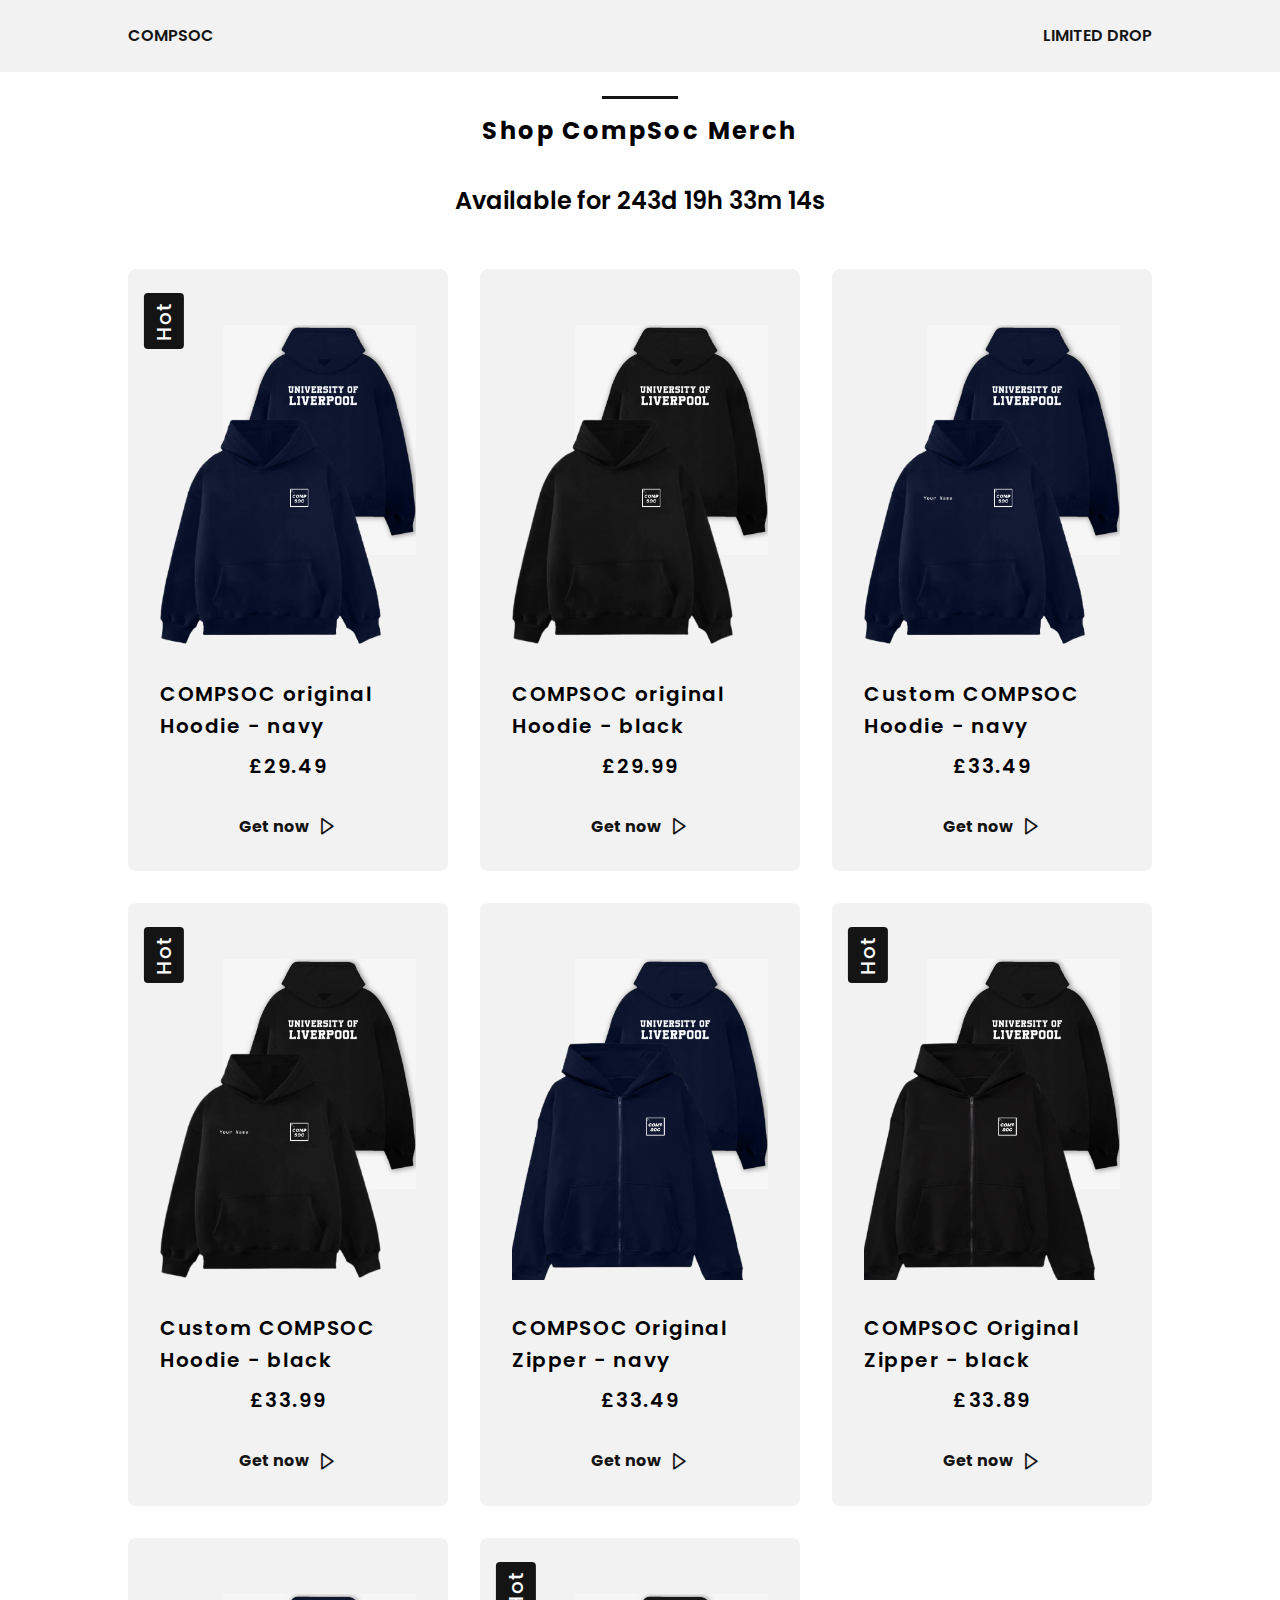
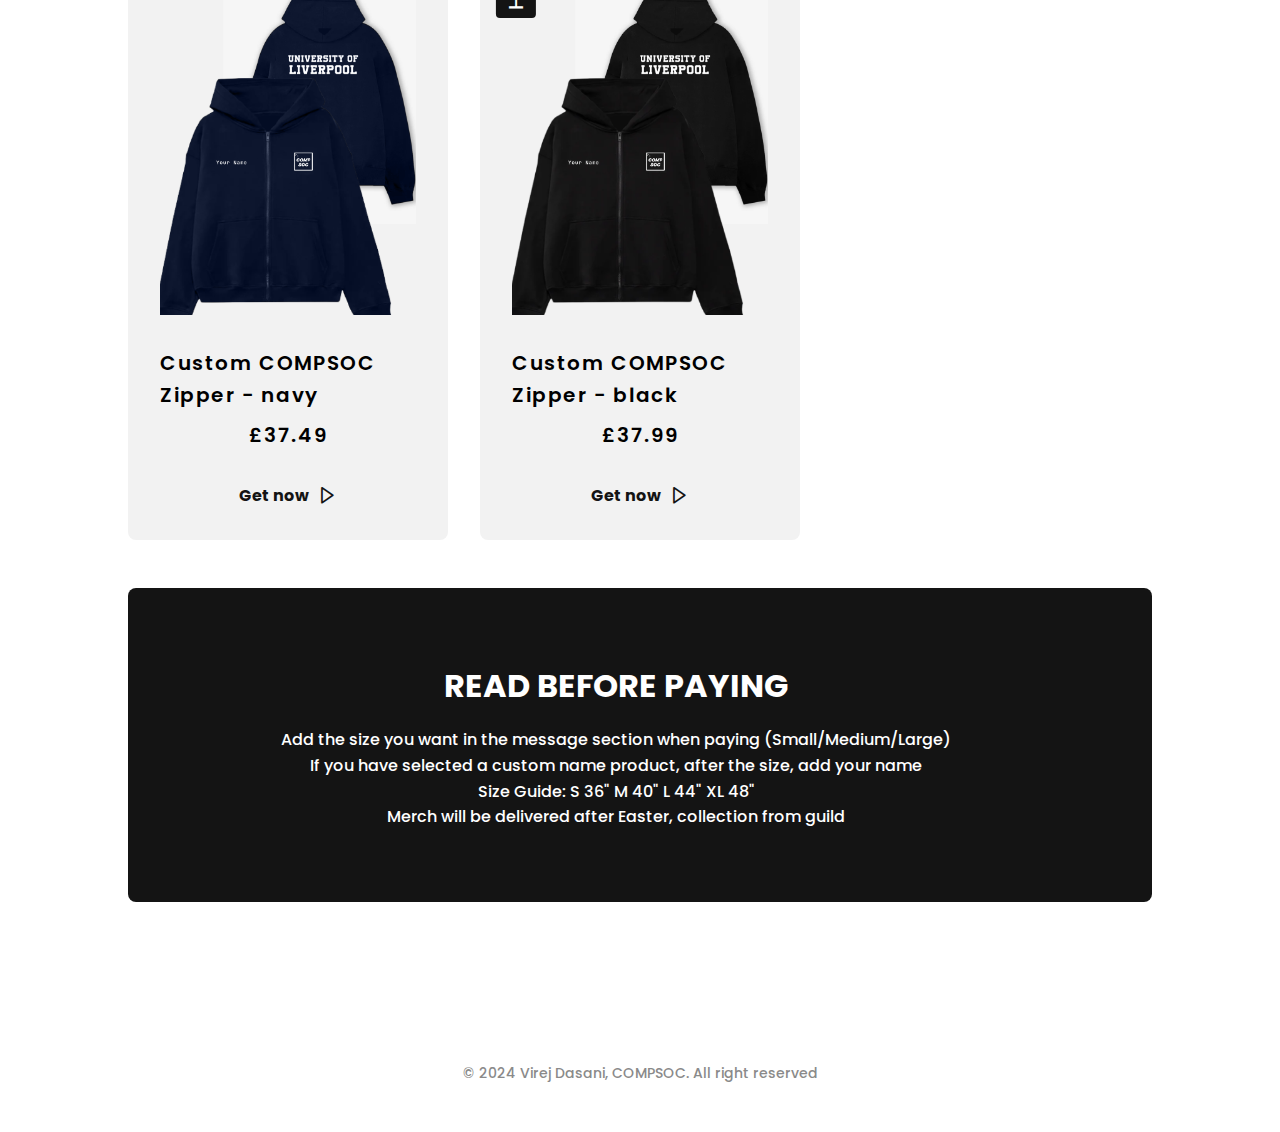
==== commit c344eb19: "gateway is back up" ====
--- a/index.html
+++ b/index.html
@@ -33,9 +33,9 @@
     </header>
 
     <section class="featured section" id="featured">
-        <!-- <h2 class="section-title">Shop CompSoc Merch</h2> -->
-        <h2 class="section-title">WEBSITE IS DOWN FOR NOW</h2>
-        <!-- <h2 class="section-countdown" id="countdown">Available for </h2> -->
+        <h2 class="section-title">Shop CompSoc Merch</h2>
+        <!-- <h2 class="section-title">WEBSITE IS DOWN FOR NOW</h2> -->
+        <h2 class="section-countdown" id="countdown">Available for </h2>
         <div class="featured_container bd-grid">
             <article class="hoodies">
                 <div class="hoodies_sale">Hot</div>
@@ -43,27 +43,27 @@
                 <span class="hoodie_name">COMPSOC original Hoodie - navy</span>
                 <!-- <p class="collection_desc">Available in black & navy blue</p> -->
                 <span class="hoodie_price">£29.49</span>
-                <!-- <a href="https://monzo.me/virejdasani/29.49?d=ADD SIZE HERE (S/M/L), your@gmail.com, Your Name (if custom)" -->
-                <!-- class="button-light">Get -->
-                <!-- now <i class='bx bx-right-arrow button-icon'></i></a> -->
+                <a href="https://monzo.me/virejdasani/29.49?d=ADD SIZE HERE (S/M/L), your@gmail.com, Your Name (if custom)"
+                    class="button-light">Get
+                    now <i class='bx bx-right-arrow button-icon'></i></a>
             </article>
             <article class="hoodies">
                 <img src="./finalMockups/originalBlackNoName.png" alt="" class="hoodies_img">
                 <span class="hoodie_name">COMPSOC original Hoodie - black</span>
                 <!-- <p class="collection_desc">Available in black & navy blue</p> -->
                 <span class="hoodie_price">£29.99</span>
-                <!-- <a href="https://monzo.me/virejdasani/29.99?d=ADD SIZE HERE (S/M/L), your@gmail.com, Your Name (if custom)" -->
-                <!-- class="button-light">Get -->
-                <!-- now <i class='bx bx-right-arrow button-icon'></i></a> -->
+                <a href="https://monzo.me/virejdasani/29.99?d=ADD SIZE HERE (S/M/L), your@gmail.com, Your Name (if custom)"
+                    class="button-light">Get
+                    now <i class='bx bx-right-arrow button-icon'></i></a>
             </article>
             <article class="hoodies">
                 <img src="./finalMockups/originalBlueName.png" alt="" class="hoodies_img">
                 <span class="hoodie_name">Custom COMPSOC Hoodie - navy</span>
                 <!-- <p class="collection_desc">Available in black & navy blue</p> -->
                 <span class="hoodie_price">£33.49</span>
-                <!-- <a href="https://monzo.me/virejdasani/33.49?d=ADD SIZE HERE (S/M/L), your@gmail.com, Your Name (if custom)" -->
-                <!-- class="button-light">Get -->
-                <!-- now <i class='bx bx-right-arrow button-icon'></i></a> -->
+                <a href="https://monzo.me/virejdasani/33.49?d=ADD SIZE HERE (S/M/L), your@gmail.com, Your Name (if custom)"
+                    class="button-light">Get
+                    now <i class='bx bx-right-arrow button-icon'></i></a>
             </article>
             <article class="hoodies">
                 <div class="hoodies_sale">Hot</div>
@@ -71,9 +71,9 @@
                 <span class="hoodie_name">Custom COMPSOC Hoodie - black</span>
                 <!-- <p class="selling_fast hoodie_name">Selling fast</p> -->
                 <span class="hoodie_price">£33.99</span>
-                <!-- <a href="https://monzo.me/virejdasani/33.99?d=ADD SIZE HERE (S/M/L), your@gmail.com, Your Name (if custom)" -->
-                <!-- class="button-light">Get -->
-                <!-- now <i class='bx bx-right-arrow button-icon'></i></a> -->
+                <a href="https://monzo.me/virejdasani/33.99?d=ADD SIZE HERE (S/M/L), your@gmail.com, Your Name (if custom)"
+                    class="button-light">Get
+                    now <i class='bx bx-right-arrow button-icon'></i></a>
             </article>
 
             <article class="hoodies">
@@ -81,9 +81,9 @@
                 <span class="hoodie_name">COMPSOC Original Zipper - navy</span>
                 <!-- <p class="collection_desc">Available in black & navy blue</p> -->
                 <span class="hoodie_price">£33.49</span>
-                <!-- <a href="https://monzo.me/virejdasani/33.49?d=ADD SIZE HERE (S/M/L), your@gmail.com, Your Name (if custom)" -->
-                <!-- class="button-light">Get -->
-                <!-- now <i class='bx bx-right-arrow button-icon'></i></a> -->
+                <a href="https://monzo.me/virejdasani/33.49?d=ADD SIZE HERE (S/M/L), your@gmail.com, Your Name (if custom)"
+                    class="button-light">Get
+                    now <i class='bx bx-right-arrow button-icon'></i></a>
             </article>
             <article class="hoodies">
                 <div class="hoodies_sale">Hot</div>
@@ -91,9 +91,9 @@
                 <span class="hoodie_name">COMPSOC Original Zipper - black</span>
                 <!-- <p class="collection_desc">Available in black & navy blue</p> -->
                 <span class="hoodie_price">£33.89</span>
-                <!-- <a href="https://monzo.me/virejdasani/33.89?d=ADD SIZE HERE (S/M/L), your@gmail.com, Your Name (if custom)" -->
-                <!-- class="button-light">Get -->
-                <!-- now <i class='bx bx-right-arrow button-icon'></i></a> -->
+                <a href="https://monzo.me/virejdasani/33.89?d=ADD SIZE HERE (S/M/L), your@gmail.com, Your Name (if custom)"
+                    class="button-light">Get
+                    now <i class='bx bx-right-arrow button-icon'></i></a>
             </article>
             <article class="hoodies">
                 <!-- <div class="hoodies_sale">New</div> -->
@@ -101,9 +101,9 @@
                 <span class="hoodie_name">Custom COMPSOC Zipper - navy</span>
                 <!-- <p class="collection_desc">Available in black & navy blue</p> -->
                 <span class="hoodie_price">£37.49</span>
-                <!-- <a href="https://monzo.me/virejdasani/37.49?d=ADD SIZE HERE (S/M/L), your@gmail.com, Your Name (if custom)" -->
-                <!-- class="button-light">Get -->
-                <!-- now <i class='bx bx-right-arrow button-icon'></i></a> -->
+                <a href="https://monzo.me/virejdasani/37.49?d=ADD SIZE HERE (S/M/L), your@gmail.com, Your Name (if custom)"
+                    class="button-light">Get
+                    now <i class='bx bx-right-arrow button-icon'></i></a>
             </article>
             <article class="hoodies">
                 <div class="hoodies_sale">Hot</div>
@@ -111,9 +111,9 @@
                 <span class="hoodie_name">Custom COMPSOC Zipper - black</span>
                 <!-- <p class="collection_desc">Available in black & navy blue</p> -->
                 <span class="hoodie_price">£37.99</span>
-                <!-- <a href="https://monzo.me/virejdasani/37.99?d=ADD SIZE HERE (S/M/L), your@gmail.com, Your Name (if custom)" -->
-                <!-- class="button-light">Get -->
-                <!-- now <i class='bx bx-right-arrow button-icon'></i></a> -->
+                <a href="https://monzo.me/virejdasani/37.99?d=ADD SIZE HERE (S/M/L), your@gmail.com, Your Name (if custom)"
+                    class="button-light">Get
+                    now <i class='bx bx-right-arrow button-icon'></i></a>
             </article>
         </div>
     </section>
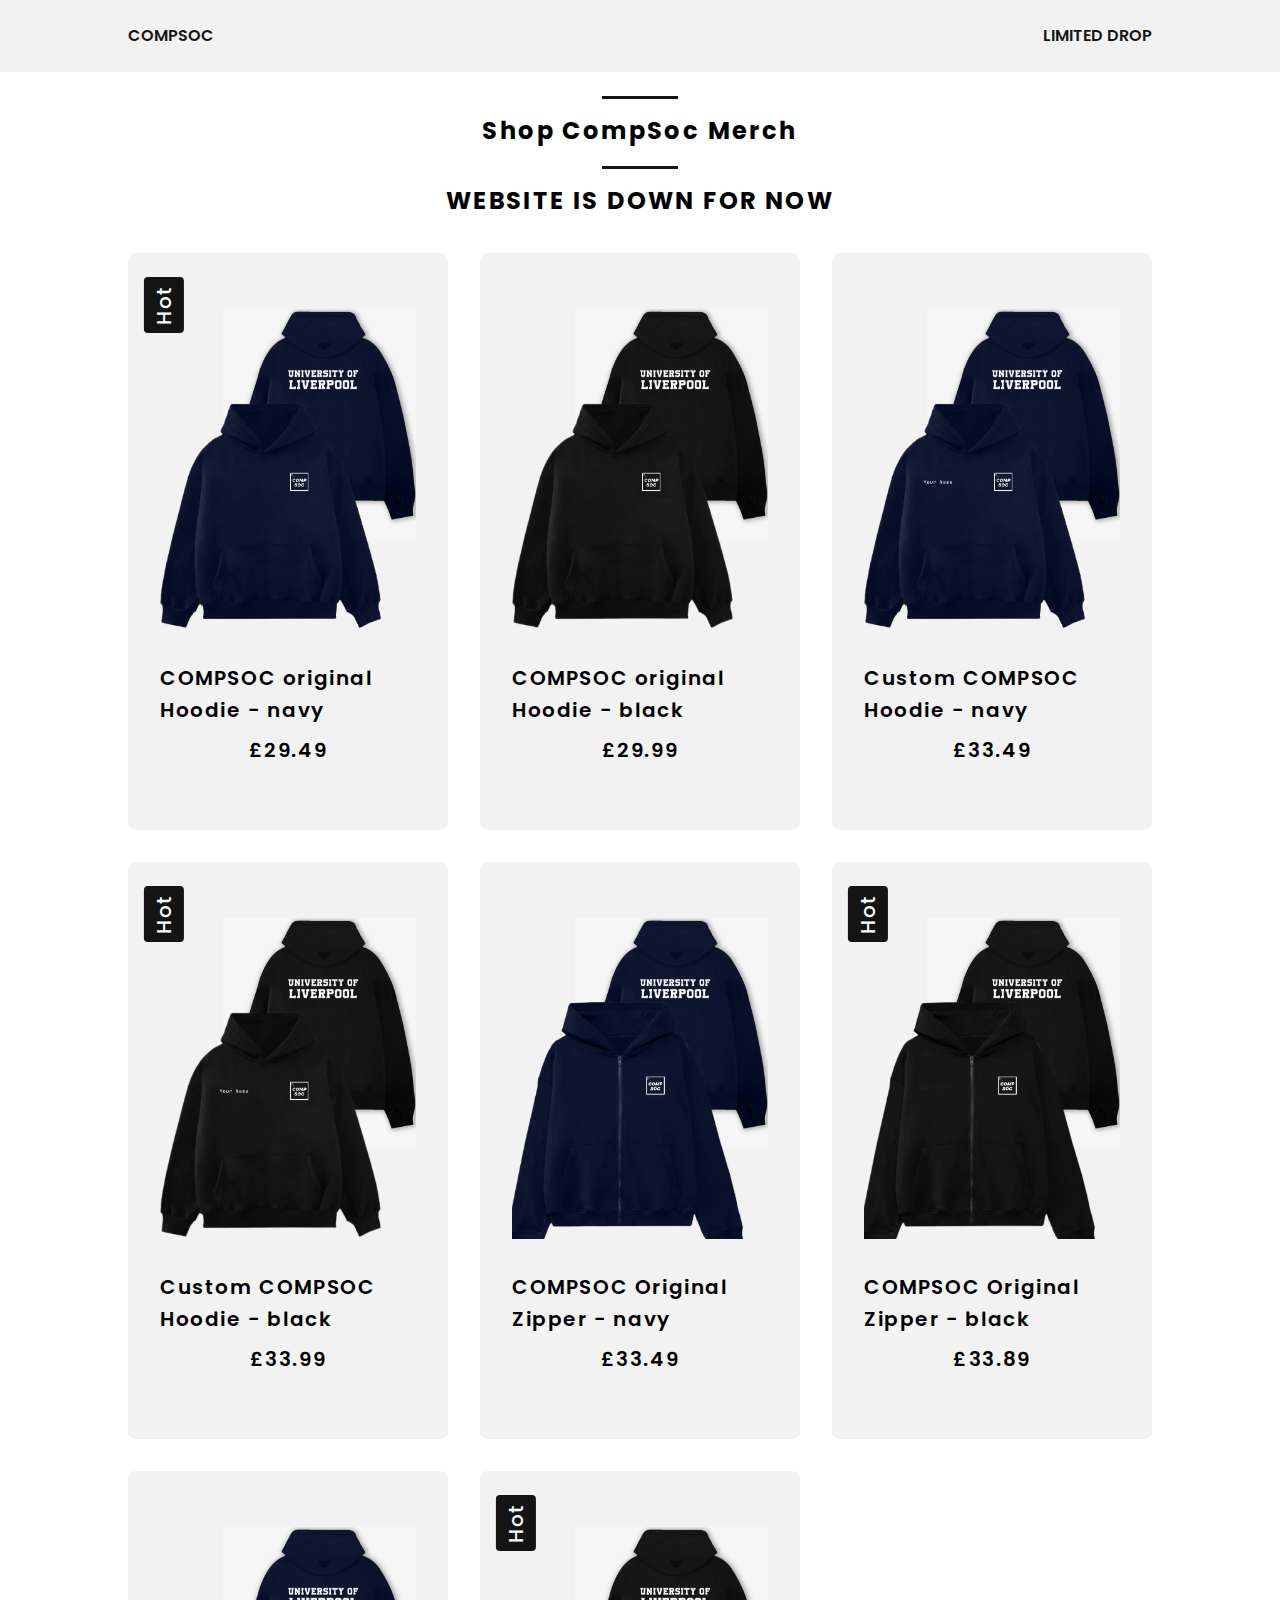
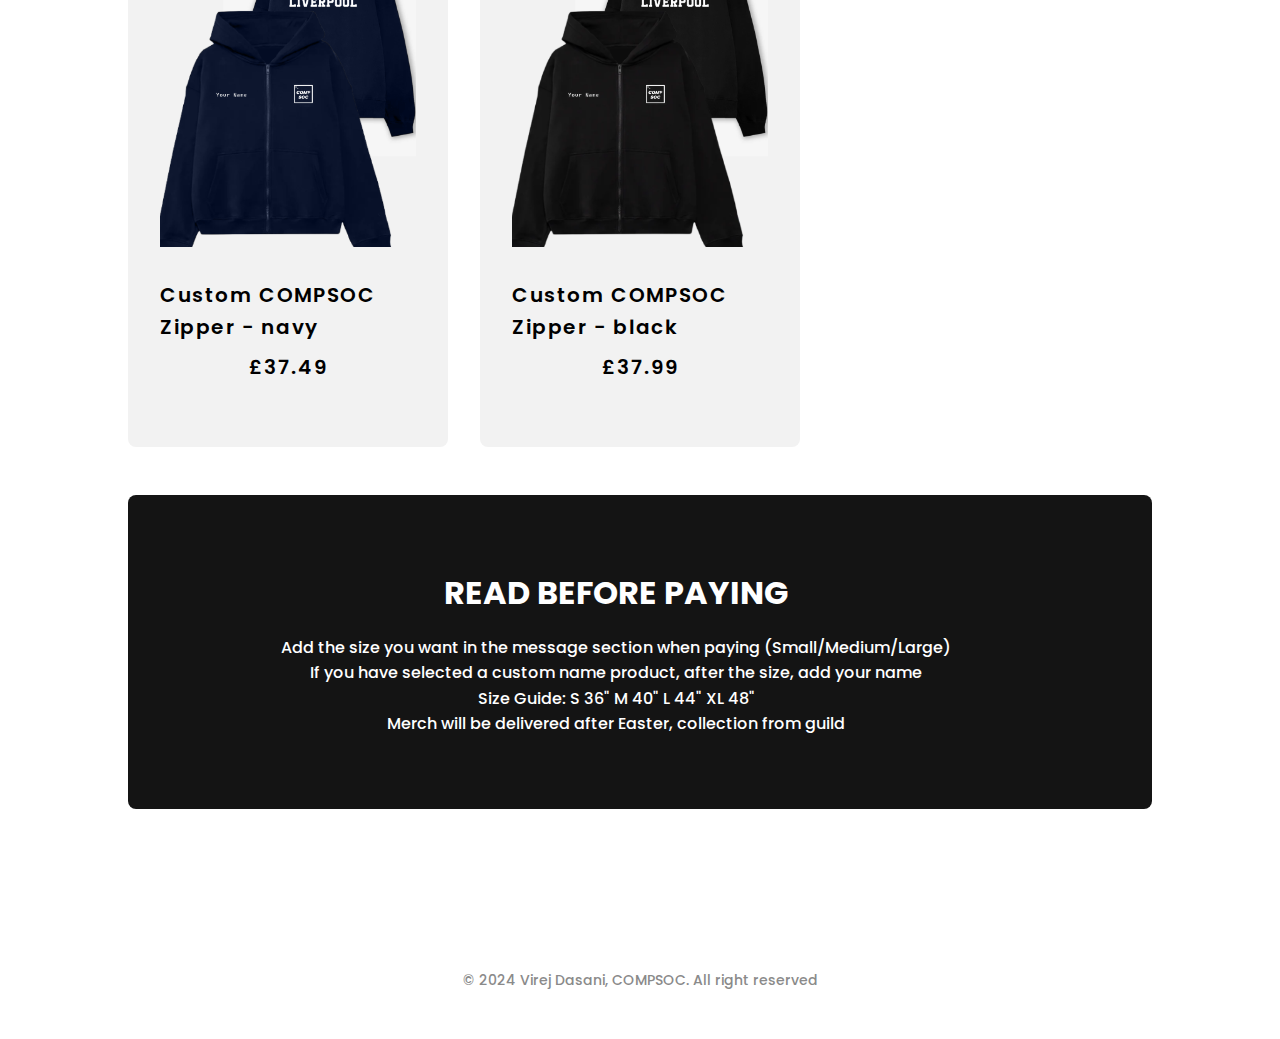
==== commit 3966d493: "website down" ====
--- a/index.html
+++ b/index.html
@@ -34,8 +34,8 @@
 
     <section class="featured section" id="featured">
         <h2 class="section-title">Shop CompSoc Merch</h2>
-        <!-- <h2 class="section-title">WEBSITE IS DOWN FOR NOW</h2> -->
-        <h2 class="section-countdown" id="countdown">Available for </h2>
+        <h2 class="section-title">WEBSITE IS DOWN FOR NOW</h2>
+        <!-- <h2 class="section-countdown" id="countdown">Available for </h2> -->
         <div class="featured_container bd-grid">
             <article class="hoodies">
                 <div class="hoodies_sale">Hot</div>
@@ -43,27 +43,27 @@
                 <span class="hoodie_name">COMPSOC original Hoodie - navy</span>
                 <!-- <p class="collection_desc">Available in black & navy blue</p> -->
                 <span class="hoodie_price">£29.49</span>
-                <a href="https://monzo.me/virejdasani/29.49?d=ADD SIZE HERE (S/M/L), your@gmail.com, Your Name (if custom)"
-                    class="button-light">Get
-                    now <i class='bx bx-right-arrow button-icon'></i></a>
+                <!-- <a href="https://monzo.me/virejdasani/29.49?d=ADD SIZE HERE (S/M/L), your@gmail.com, Your Name (if custom)" -->
+                <!-- class="button-light">Get -->
+                <!-- now <i class='bx bx-right-arrow button-icon'></i></a> -->
             </article>
             <article class="hoodies">
                 <img src="./finalMockups/originalBlackNoName.png" alt="" class="hoodies_img">
                 <span class="hoodie_name">COMPSOC original Hoodie - black</span>
                 <!-- <p class="collection_desc">Available in black & navy blue</p> -->
                 <span class="hoodie_price">£29.99</span>
-                <a href="https://monzo.me/virejdasani/29.99?d=ADD SIZE HERE (S/M/L), your@gmail.com, Your Name (if custom)"
-                    class="button-light">Get
-                    now <i class='bx bx-right-arrow button-icon'></i></a>
+                <!-- <a href="https://monzo.me/virejdasani/29.99?d=ADD SIZE HERE (S/M/L), your@gmail.com, Your Name (if custom)" -->
+                <!-- class="button-light">Get -->
+                <!-- now <i class='bx bx-right-arrow button-icon'></i></a> -->
             </article>
             <article class="hoodies">
                 <img src="./finalMockups/originalBlueName.png" alt="" class="hoodies_img">
                 <span class="hoodie_name">Custom COMPSOC Hoodie - navy</span>
                 <!-- <p class="collection_desc">Available in black & navy blue</p> -->
                 <span class="hoodie_price">£33.49</span>
-                <a href="https://monzo.me/virejdasani/33.49?d=ADD SIZE HERE (S/M/L), your@gmail.com, Your Name (if custom)"
-                    class="button-light">Get
-                    now <i class='bx bx-right-arrow button-icon'></i></a>
+                <!-- <a href="https://monzo.me/virejdasani/33.49?d=ADD SIZE HERE (S/M/L), your@gmail.com, Your Name (if custom)" -->
+                <!-- class="button-light">Get -->
+                <!-- now <i class='bx bx-right-arrow button-icon'></i></a> -->
             </article>
             <article class="hoodies">
                 <div class="hoodies_sale">Hot</div>
@@ -71,9 +71,9 @@
                 <span class="hoodie_name">Custom COMPSOC Hoodie - black</span>
                 <!-- <p class="selling_fast hoodie_name">Selling fast</p> -->
                 <span class="hoodie_price">£33.99</span>
-                <a href="https://monzo.me/virejdasani/33.99?d=ADD SIZE HERE (S/M/L), your@gmail.com, Your Name (if custom)"
-                    class="button-light">Get
-                    now <i class='bx bx-right-arrow button-icon'></i></a>
+                <!-- <a href="https://monzo.me/virejdasani/33.99?d=ADD SIZE HERE (S/M/L), your@gmail.com, Your Name (if custom)" -->
+                <!-- class="button-light">Get -->
+                <!-- now <i class='bx bx-right-arrow button-icon'></i></a> -->
             </article>
 
             <article class="hoodies">
@@ -81,9 +81,9 @@
                 <span class="hoodie_name">COMPSOC Original Zipper - navy</span>
                 <!-- <p class="collection_desc">Available in black & navy blue</p> -->
                 <span class="hoodie_price">£33.49</span>
-                <a href="https://monzo.me/virejdasani/33.49?d=ADD SIZE HERE (S/M/L), your@gmail.com, Your Name (if custom)"
-                    class="button-light">Get
-                    now <i class='bx bx-right-arrow button-icon'></i></a>
+                <!-- <a href="https://monzo.me/virejdasani/33.49?d=ADD SIZE HERE (S/M/L), your@gmail.com, Your Name (if custom)" -->
+                <!-- class="button-light">Get -->
+                <!-- now <i class='bx bx-right-arrow button-icon'></i></a> -->
             </article>
             <article class="hoodies">
                 <div class="hoodies_sale">Hot</div>
@@ -91,9 +91,9 @@
                 <span class="hoodie_name">COMPSOC Original Zipper - black</span>
                 <!-- <p class="collection_desc">Available in black & navy blue</p> -->
                 <span class="hoodie_price">£33.89</span>
-                <a href="https://monzo.me/virejdasani/33.89?d=ADD SIZE HERE (S/M/L), your@gmail.com, Your Name (if custom)"
-                    class="button-light">Get
-                    now <i class='bx bx-right-arrow button-icon'></i></a>
+                <!-- <a href="https://monzo.me/virejdasani/33.89?d=ADD SIZE HERE (S/M/L), your@gmail.com, Your Name (if custom)" -->
+                <!-- class="button-light">Get -->
+                <!-- now <i class='bx bx-right-arrow button-icon'></i></a> -->
             </article>
             <article class="hoodies">
                 <!-- <div class="hoodies_sale">New</div> -->
@@ -101,9 +101,9 @@
                 <span class="hoodie_name">Custom COMPSOC Zipper - navy</span>
                 <!-- <p class="collection_desc">Available in black & navy blue</p> -->
                 <span class="hoodie_price">£37.49</span>
-                <a href="https://monzo.me/virejdasani/37.49?d=ADD SIZE HERE (S/M/L), your@gmail.com, Your Name (if custom)"
-                    class="button-light">Get
-                    now <i class='bx bx-right-arrow button-icon'></i></a>
+                <!-- <a href="https://monzo.me/virejdasani/37.49?d=ADD SIZE HERE (S/M/L), your@gmail.com, Your Name (if custom)" -->
+                <!-- class="button-light">Get -->
+                <!-- now <i class='bx bx-right-arrow button-icon'></i></a> -->
             </article>
             <article class="hoodies">
                 <div class="hoodies_sale">Hot</div>
@@ -111,9 +111,9 @@
                 <span class="hoodie_name">Custom COMPSOC Zipper - black</span>
                 <!-- <p class="collection_desc">Available in black & navy blue</p> -->
                 <span class="hoodie_price">£37.99</span>
-                <a href="https://monzo.me/virejdasani/37.99?d=ADD SIZE HERE (S/M/L), your@gmail.com, Your Name (if custom)"
-                    class="button-light">Get
-                    now <i class='bx bx-right-arrow button-icon'></i></a>
+                <!-- <a href="https://monzo.me/virejdasani/37.99?d=ADD SIZE HERE (S/M/L), your@gmail.com, Your Name (if custom)" -->
+                <!-- class="button-light">Get -->
+                <!-- now <i class='bx bx-right-arrow button-icon'></i></a> -->
             </article>
         </div>
     </section>
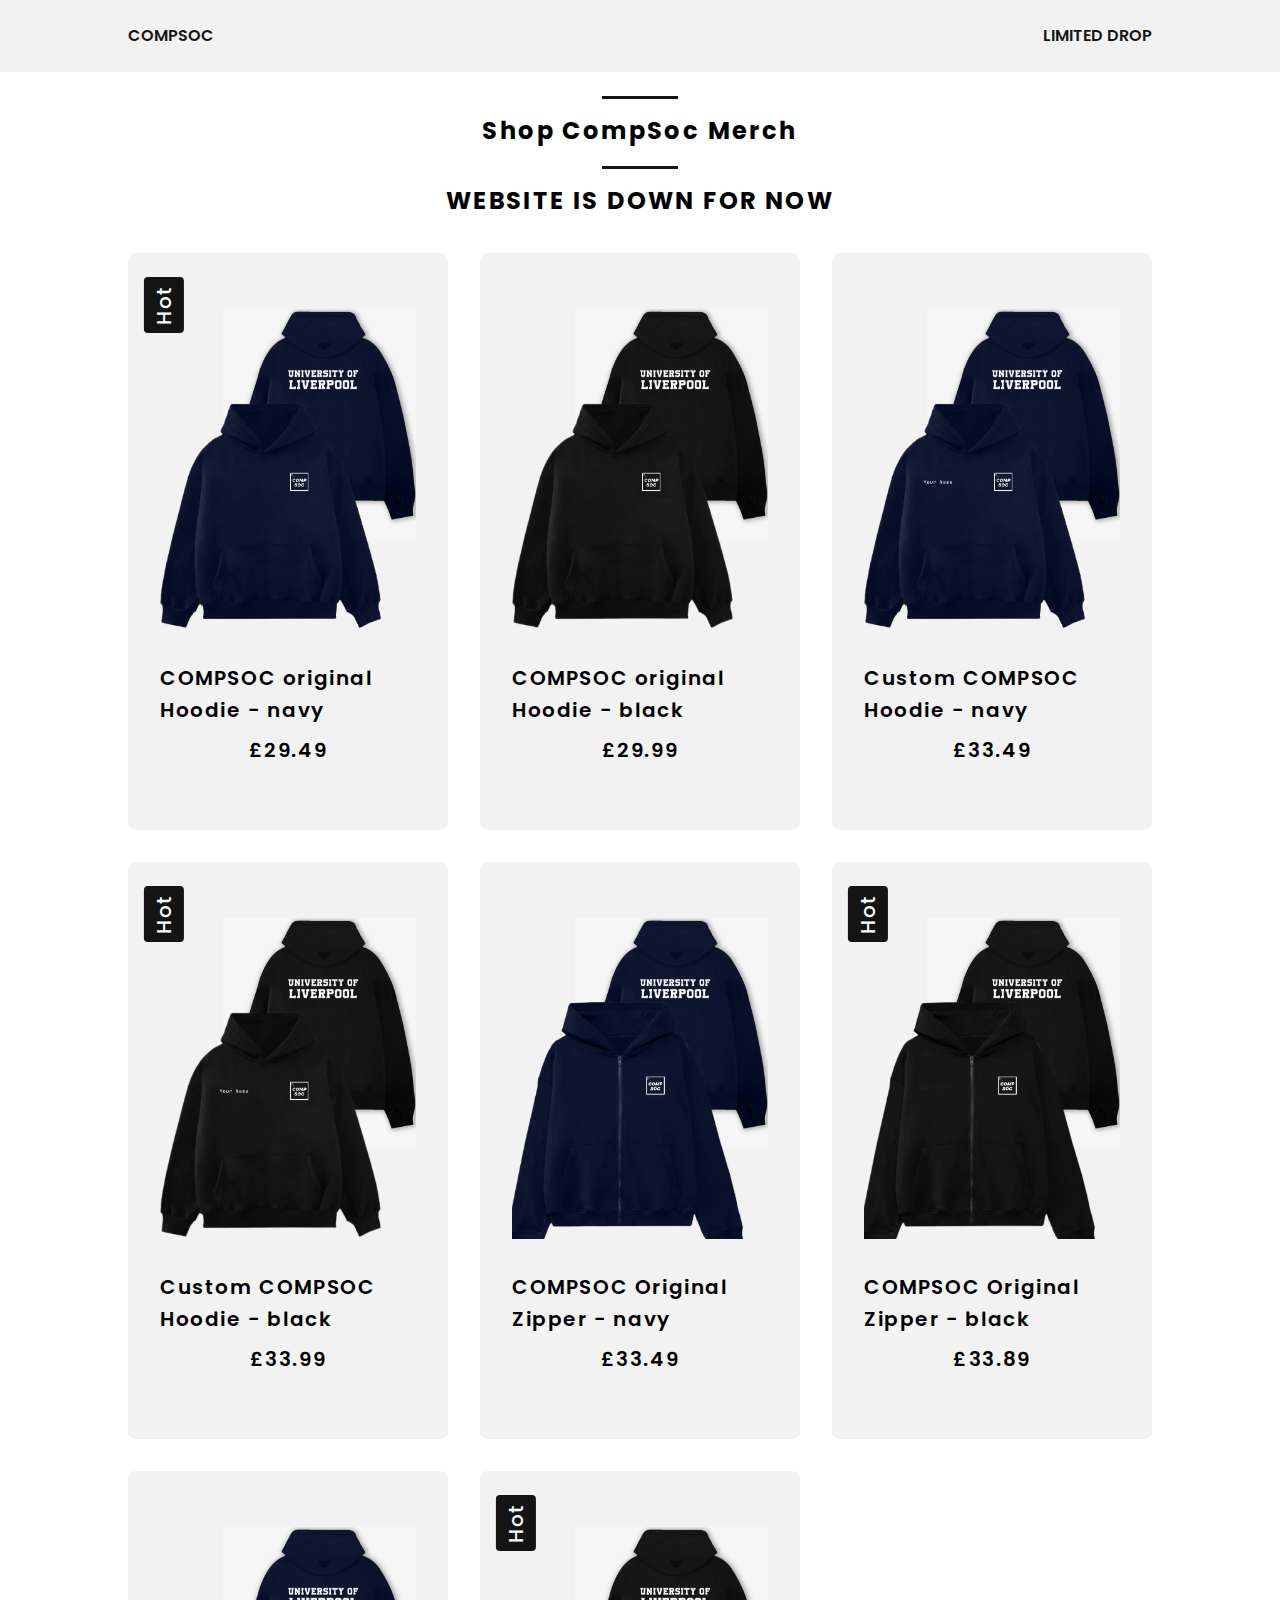
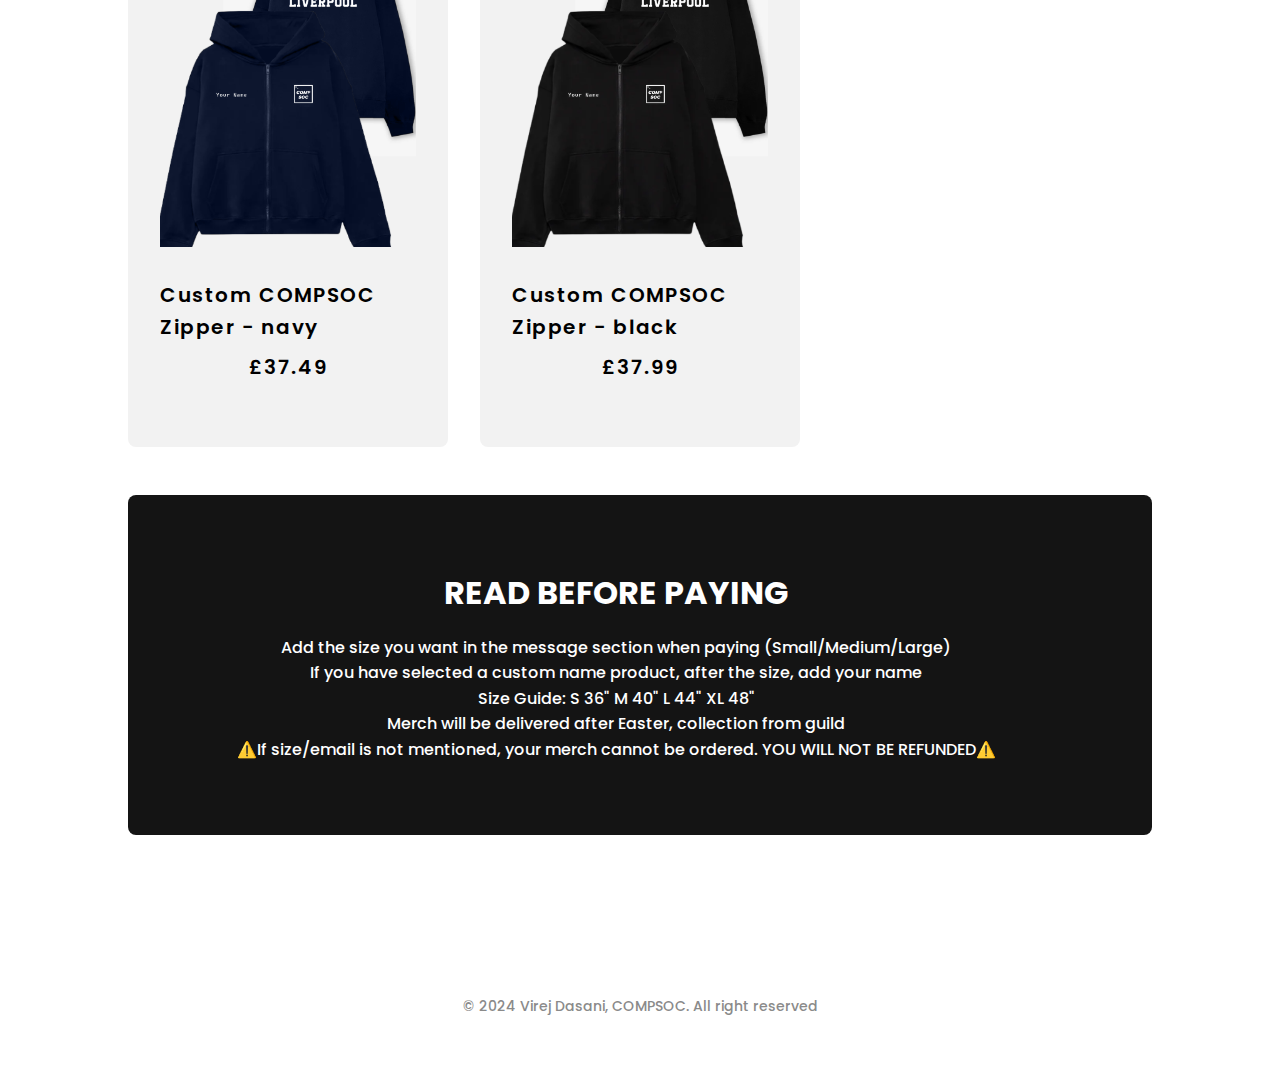
==== commit a88ded41: "website down" ====
--- a/index.html
+++ b/index.html
@@ -130,6 +130,8 @@
                     name</p>
                 <p class="newsletter_description">Size Guide: S 36" M 40" L 44" XL 48"</p>
                 <p class="newsletter_description">Merch will be delivered after Easter, collection from guild</p>
+                <p class="newsletter_description">⚠️If size/email is not mentioned, your merch cannot be ordered. YOU
+                    WILL NOT BE REFUNDED⚠️</p>
 
                 <!-- <a href="" class="button">Proceed to checkout <i class='bx bx-right-arrow button-icon'></i></a> -->
             </div>
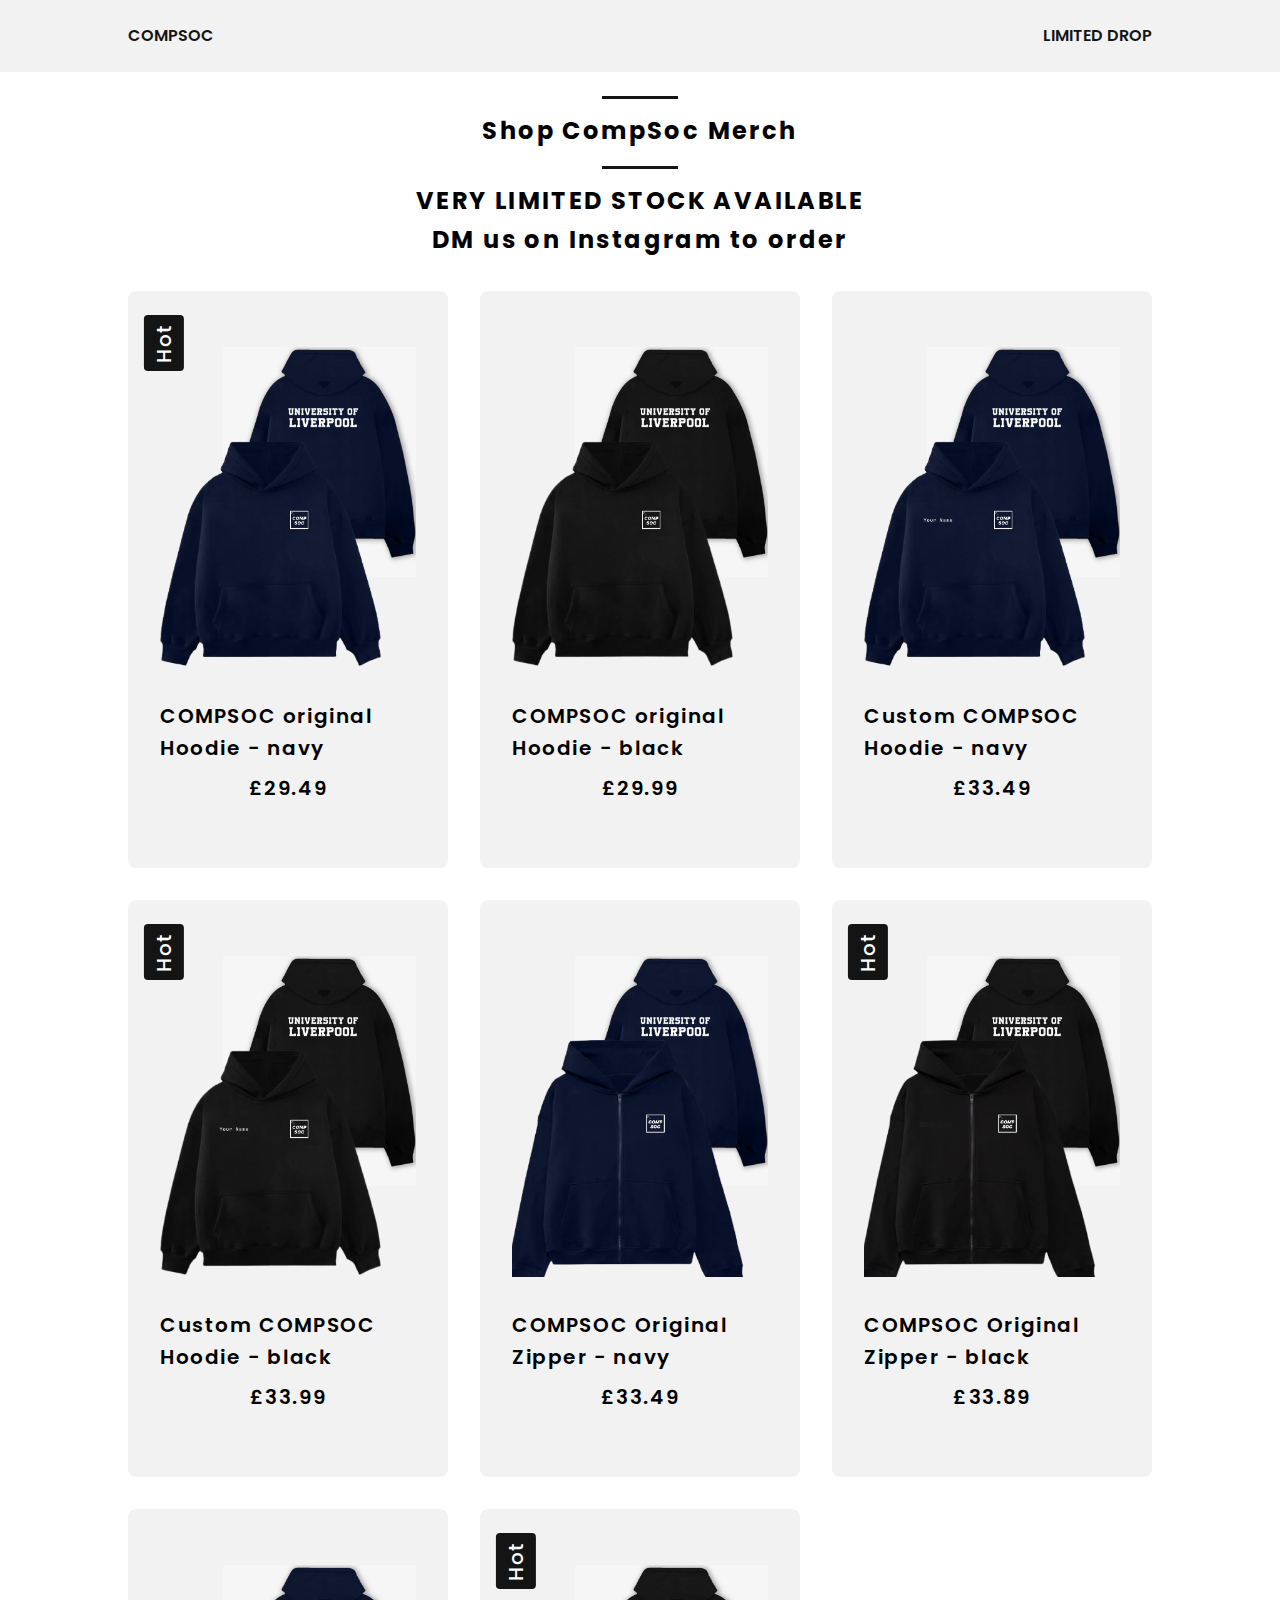
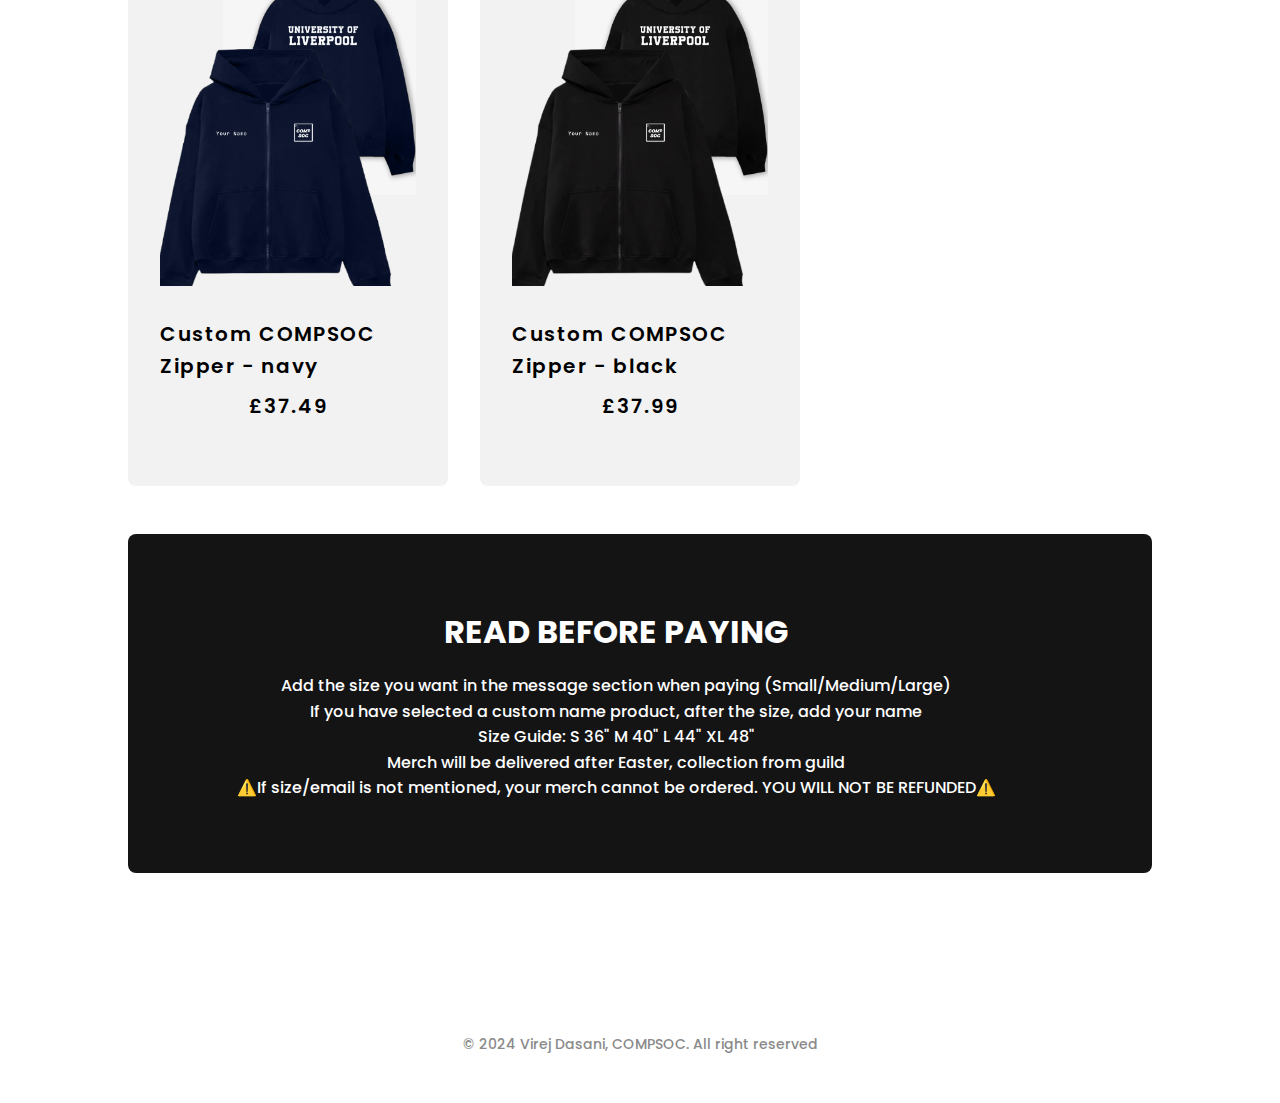
==== commit f25ce8f0: "ig dm" ====
--- a/index.html
+++ b/index.html
@@ -34,7 +34,7 @@
 
     <section class="featured section" id="featured">
         <h2 class="section-title">Shop CompSoc Merch</h2>
-        <h2 class="section-title">WEBSITE IS DOWN FOR NOW</h2>
+        <h2 class="section-title">VERY LIMITED STOCK AVAILABLE </br>DM us on Instagram to order</h2>
         <!-- <h2 class="section-countdown" id="countdown">Available for </h2> -->
         <div class="featured_container bd-grid">
             <article class="hoodies">
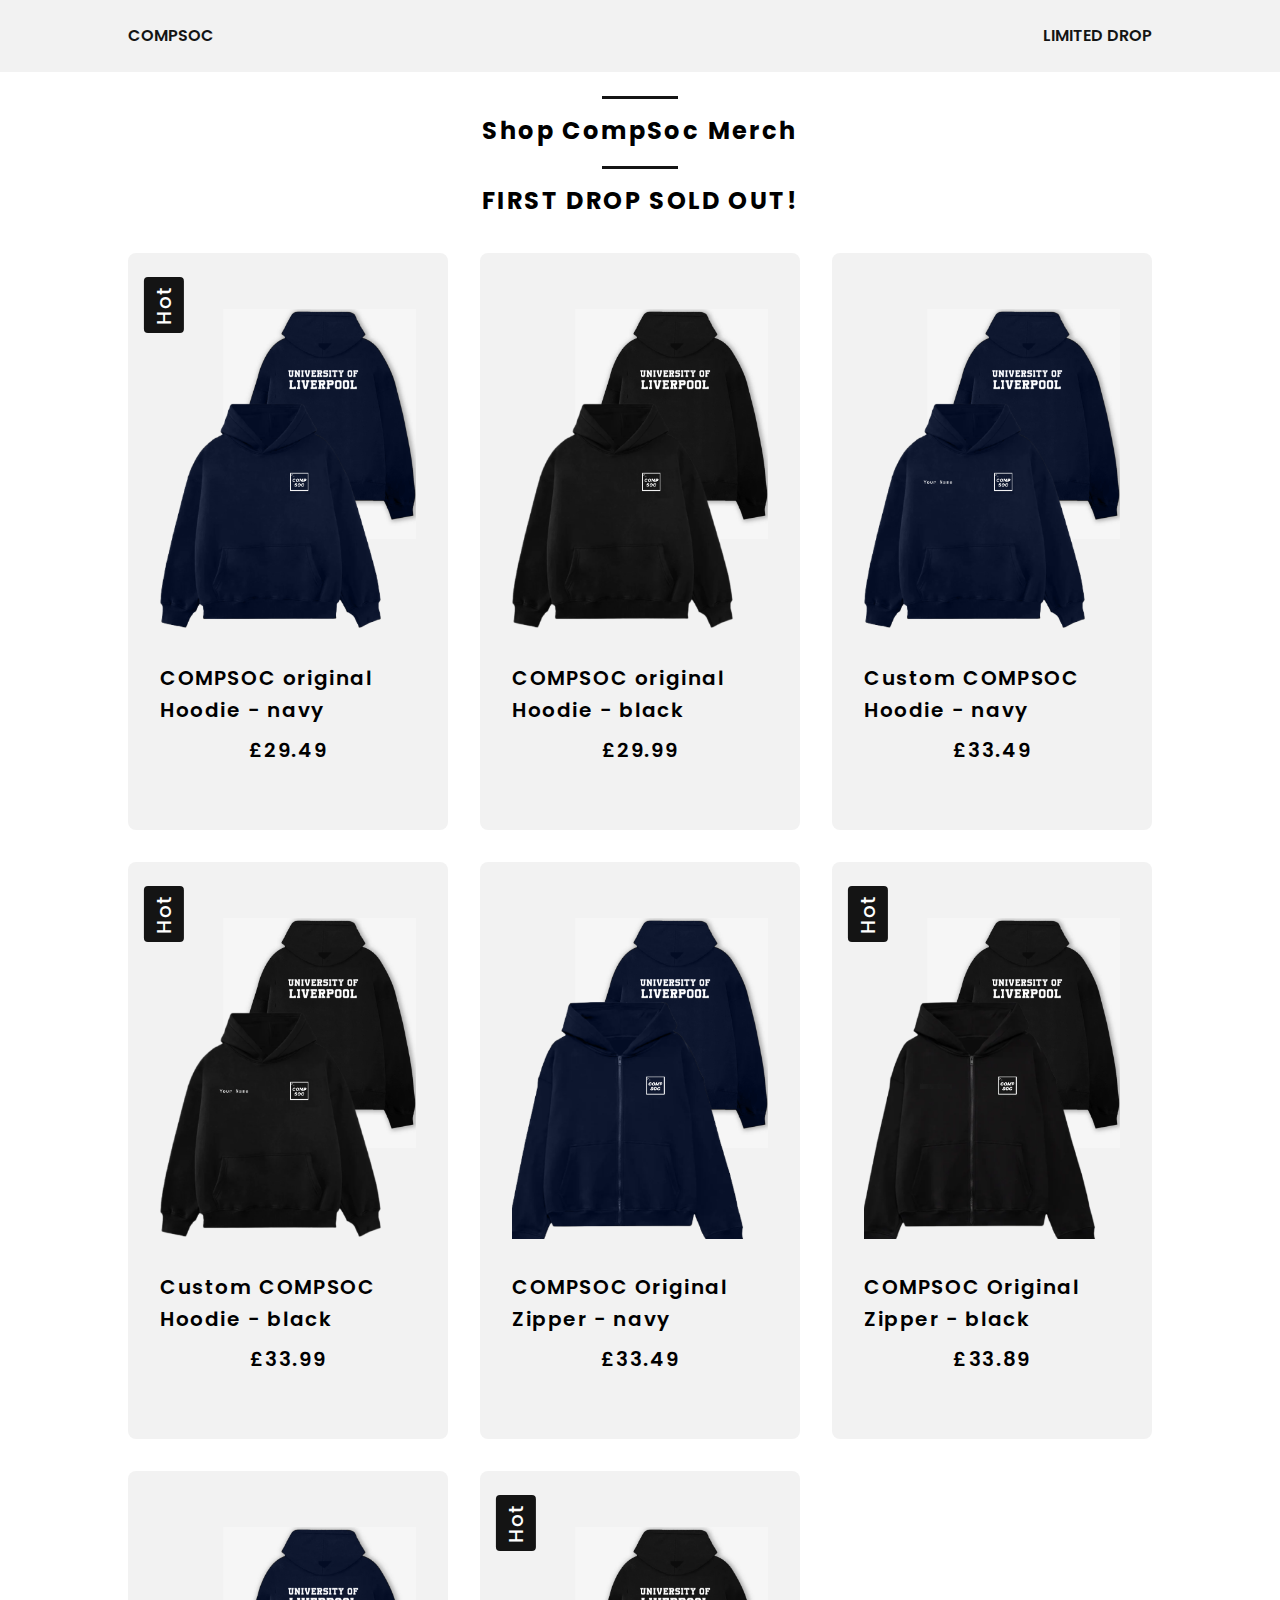
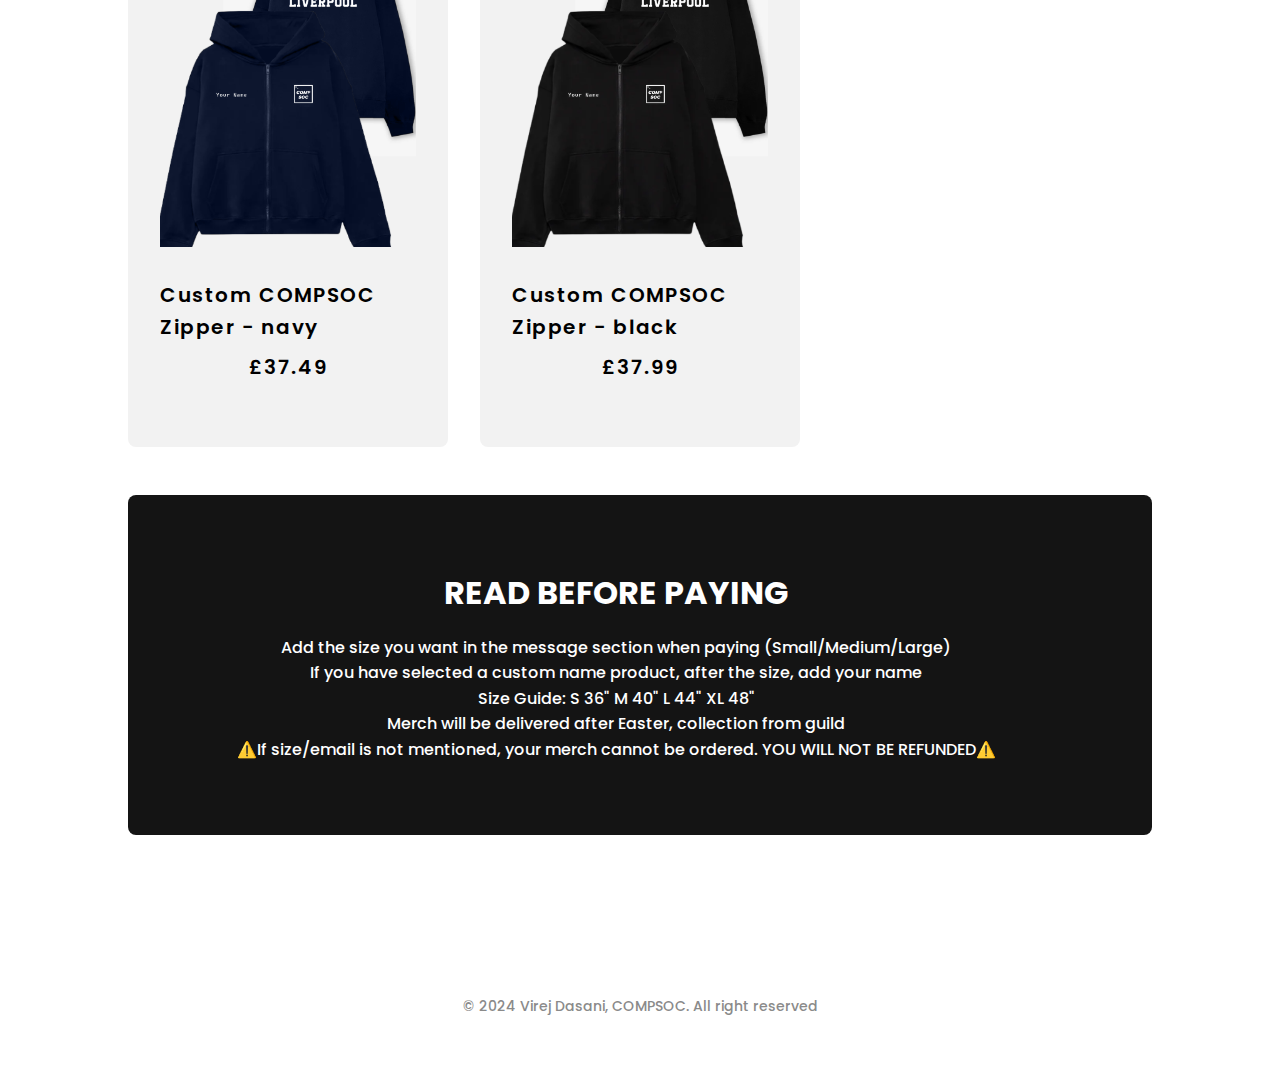
==== commit 4a1eea50: "sold out" ====
--- a/index.html
+++ b/index.html
@@ -34,7 +34,9 @@
 
     <section class="featured section" id="featured">
         <h2 class="section-title">Shop CompSoc Merch</h2>
-        <h2 class="section-title">VERY LIMITED STOCK AVAILABLE </br>DM us on Instagram to order</h2>
+        <!-- <h2 class="section-title">VERY LIMITED STOCK AVAILABLE </br>DM us on Instagram to order</h2> -->
+        <h2 class="section-title">FIRST DROP SOLD OUT!</h2>
+
         <!-- <h2 class="section-countdown" id="countdown">Available for </h2> -->
         <div class="featured_container bd-grid">
             <article class="hoodies">
